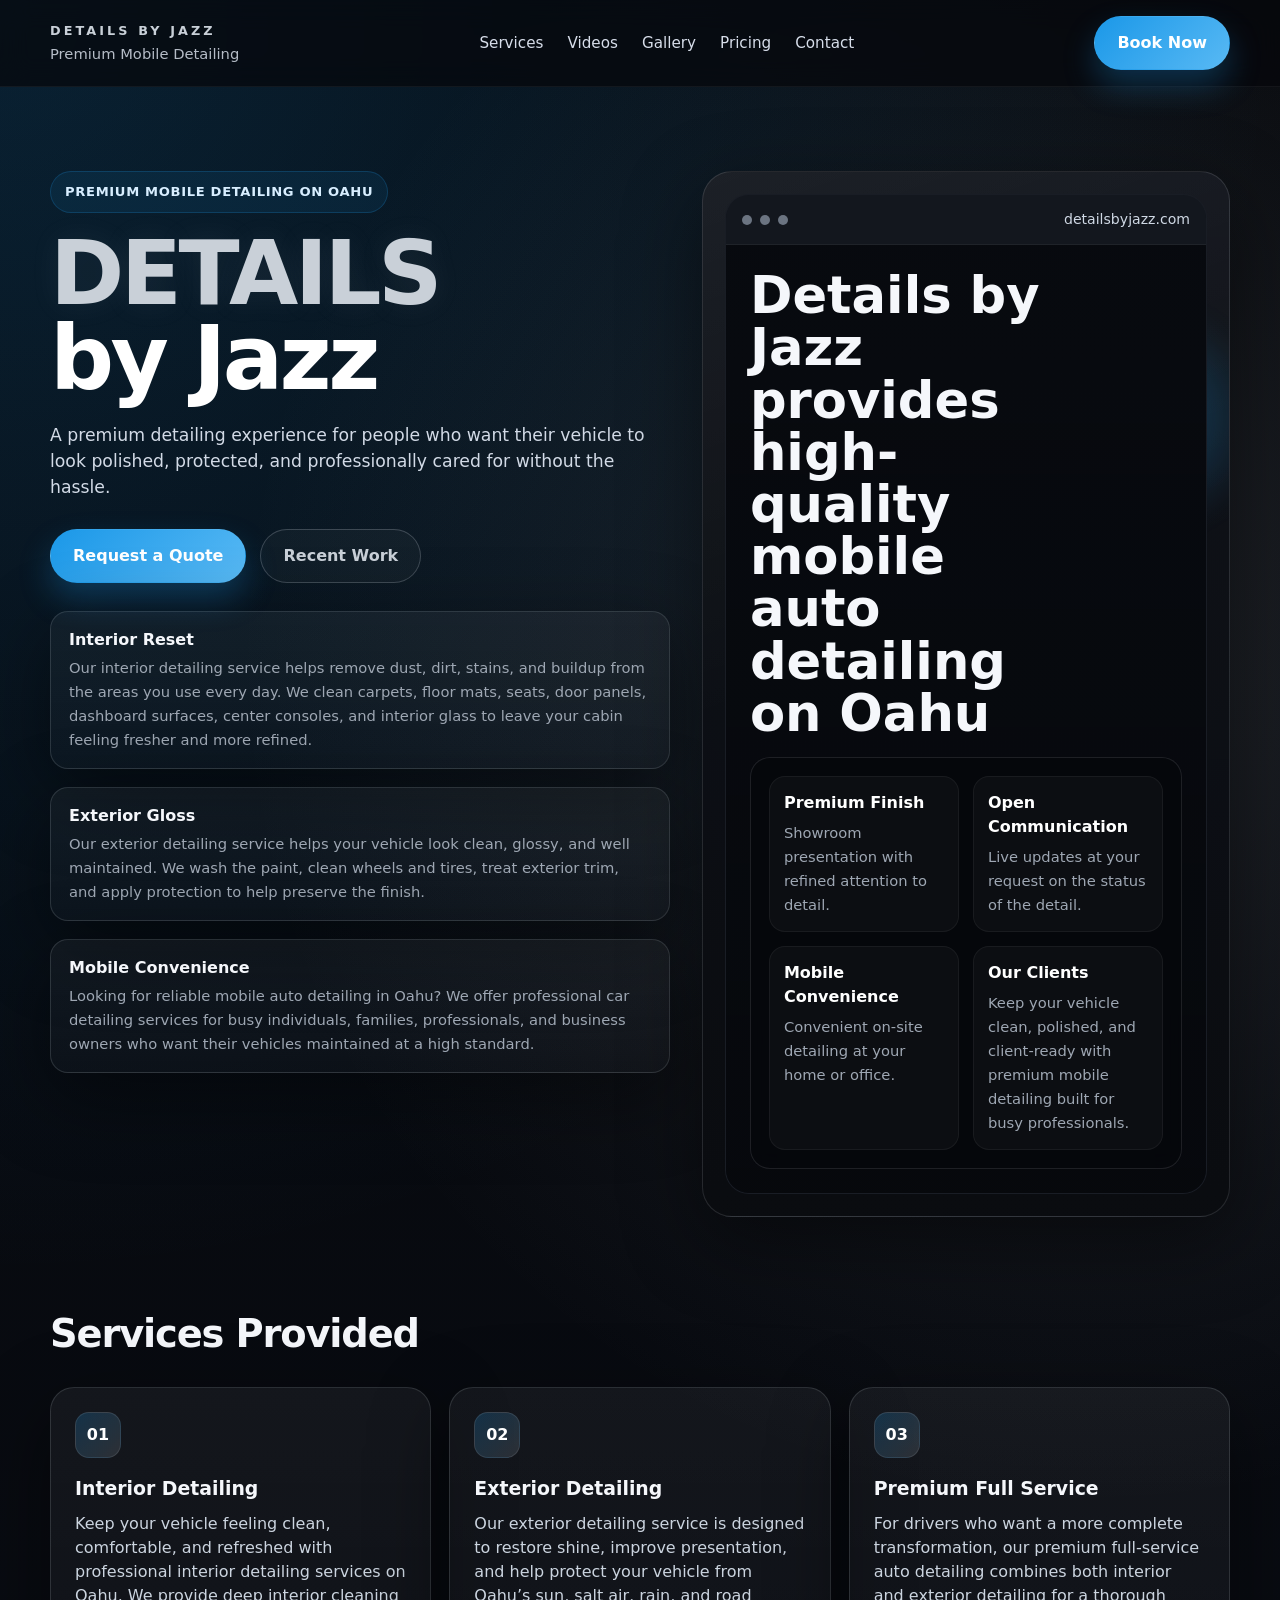
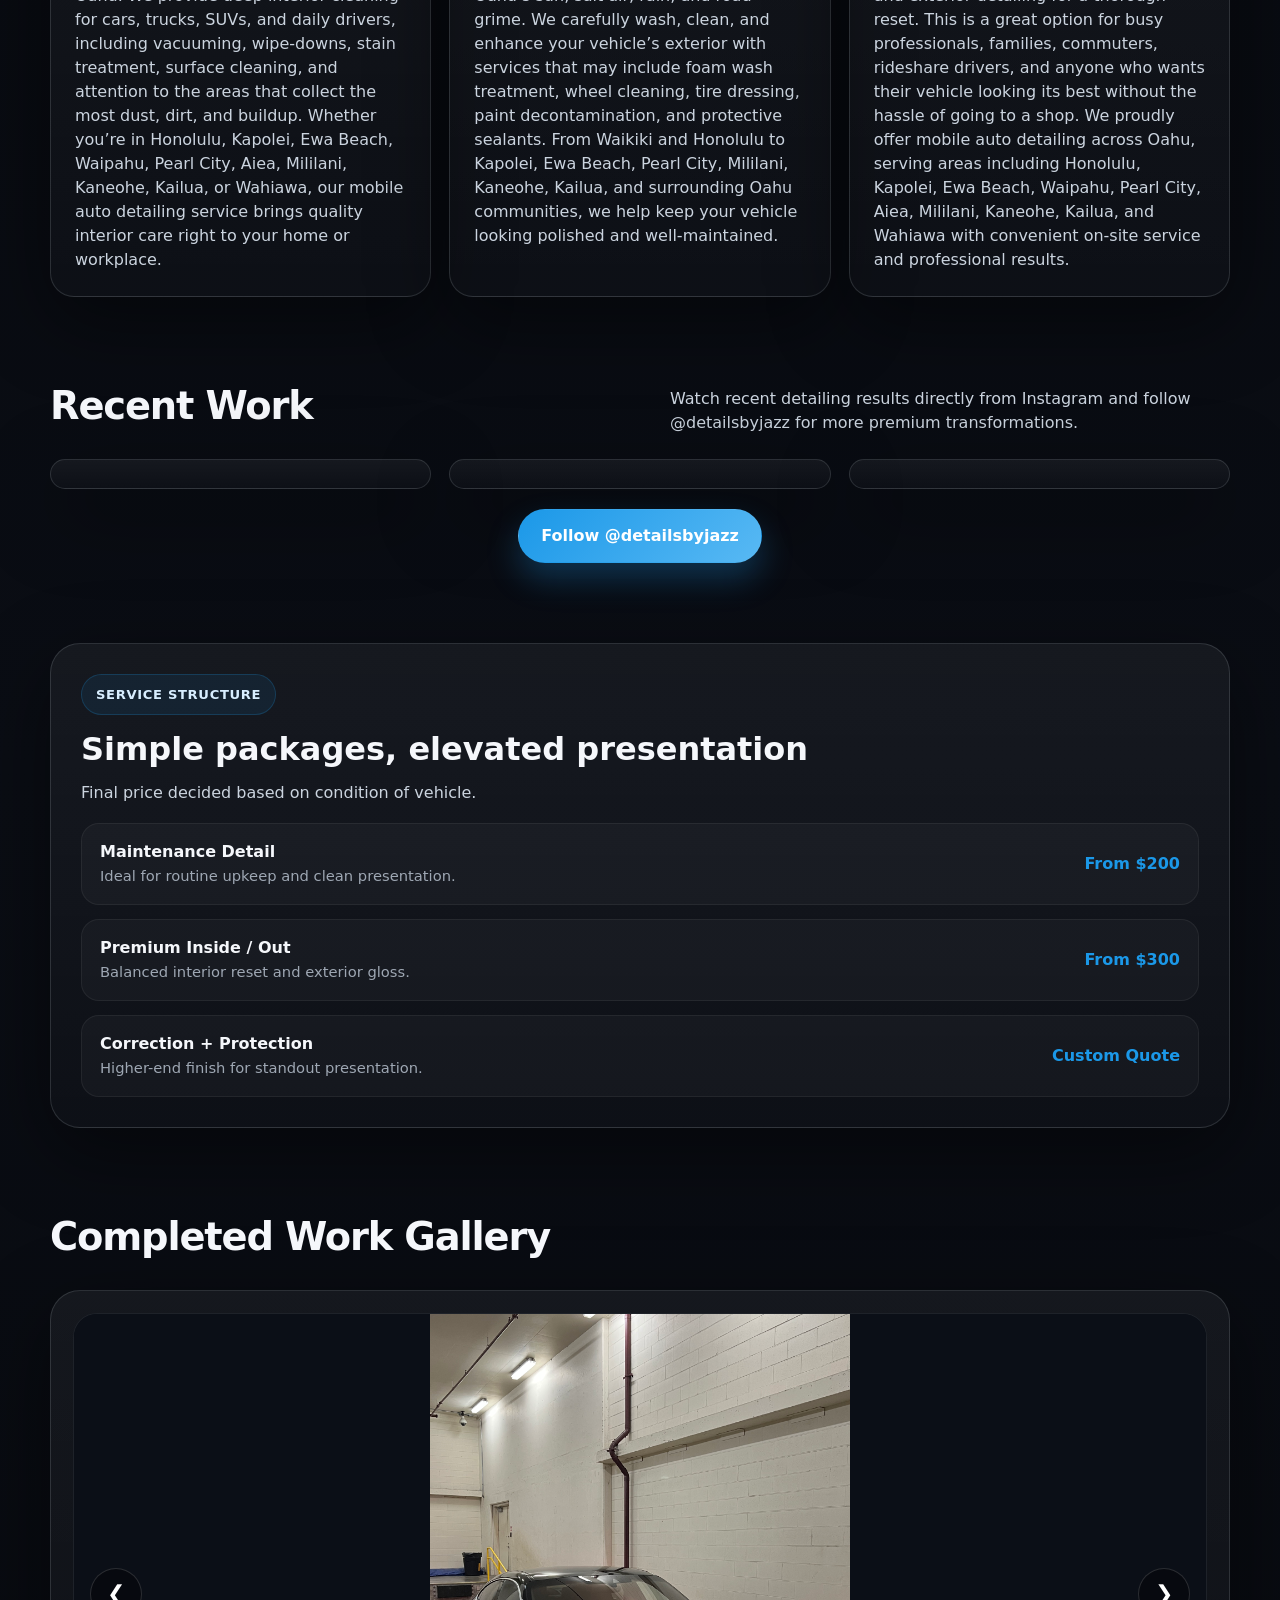
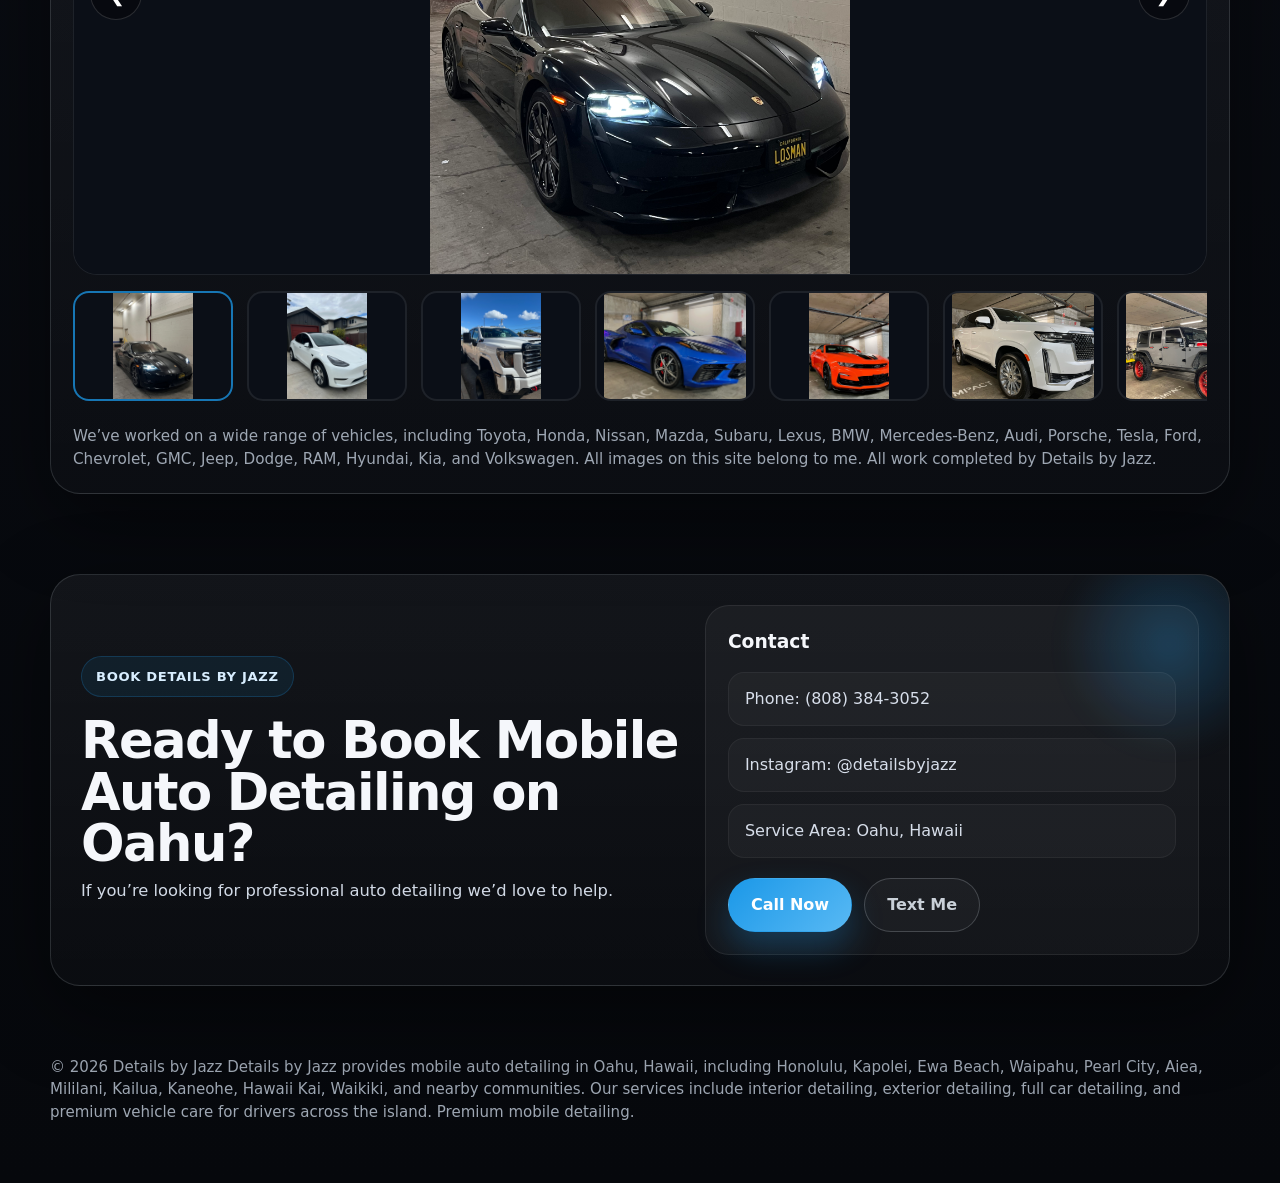
==== index.html @ 16eb9dde "Update index.html" ====
<!DOCTYPE html>
<html lang="en">
<head>
  <meta charset="UTF-8" />
  <meta name="viewport" content="width=device-width, initial-scale=1.0" />
  <title>Details by Jazz</title>
  <style>
    :root {
      --black: #06080c;
      --black-2: #0d1017;
      --silver: #c9d0d8;
      --silver-soft: #9ea7b3;
      --blue: #1b98e8;
      --blue-soft: rgba(27, 152, 232, 0.14);
      --white: #f5f7fb;
      --line: rgba(201, 208, 216, 0.16);
      --shadow: 0 24px 80px rgba(0, 0, 0, 0.45);
      --radius: 24px;
      --radius-sm: 16px;
      --max: 1180px;
    }

    * { box-sizing: border-box; }
    html { scroll-behavior: smooth; }
    body {
      margin: 0;
      font-family: Inter, ui-sans-serif, system-ui, -apple-system, BlinkMacSystemFont, "Segoe UI", sans-serif;
      background:
        radial-gradient(circle at top left, rgba(27,152,232,0.18), transparent 28%),
        radial-gradient(circle at 85% 15%, rgba(201,208,216,0.12), transparent 22%),
        linear-gradient(180deg, #05070b 0%, #0a0d14 54%, #06080c 100%);
      color: var(--white);
      line-height: 1.5;
    }

    a { color: inherit; text-decoration: none; }
    img { max-width: 100%; display: block; }

    .container {
      width: min(calc(100% - 32px), var(--max));
      margin: 0 auto;
    }

    .topbar {
      position: sticky;
      top: 0;
      z-index: 20;
      backdrop-filter: blur(14px);
      background: rgba(6, 8, 12, 0.72);
      border-bottom: 1px solid rgba(255,255,255,0.05);
    }

    .nav {
      display: flex;
      align-items: center;
      justify-content: space-between;
      padding: 16px 0;
      gap: 18px;
    }

    .brand {
      display: flex;
      flex-direction: column;
      gap: 3px;
    }

    .brand-top {
      letter-spacing: 0.24em;
      text-transform: uppercase;
      color: var(--silver);
      font-size: 0.8rem;
      font-weight: 800;
    }

    .brand-bottom {
      font-size: 0.92rem;
      color: #dce3ee;
      opacity: 0.82;
    }

    .nav-links {
      display: flex;
      align-items: center;
      gap: 24px;
      color: #d7deea;
      font-size: 0.95rem;
    }

    .nav-links a:hover { color: var(--blue); }

    .btn {
      display: inline-flex;
      align-items: center;
      justify-content: center;
      gap: 10px;
      padding: 14px 22px;
      border-radius: 999px;
      border: 1px solid transparent;
      font-weight: 700;
      transition: 180ms ease;
    }

    .btn-primary {
      background: linear-gradient(135deg, var(--blue) 0%, #58b9f4 100%);
      color: white;
      box-shadow: 0 16px 32px rgba(27, 152, 232, 0.28);
    }

    .btn-primary:hover { transform: translateY(-1px); }

    .btn-secondary {
      border-color: rgba(201,208,216,0.24);
      background: rgba(255,255,255,0.03);
      color: var(--silver);
    }

    .btn-secondary:hover {
      border-color: rgba(27,152,232,0.46);
      color: var(--white);
    }

    .hero {
      padding: 84px 0 48px;
    }

    .hero-grid {
      display: grid;
      grid-template-columns: 1.08fr 0.92fr;
      gap: 32px;
      align-items: start;
    }

    .eyebrow {
      display: inline-flex;
      align-items: center;
      gap: 10px;
      padding: 10px 14px;
      border-radius: 999px;
      border: 1px solid rgba(27,152,232,0.22);
      background: rgba(27,152,232,0.09);
      color: #d8eeff;
      font-size: 0.82rem;
      font-weight: 700;
      letter-spacing: 0.05em;
      text-transform: uppercase;
      margin-bottom: 18px;
    }

    .hero h1 {
      margin: 0;
      font-size: clamp(3rem, 7vw, 5.6rem);
      line-height: 0.95;
      letter-spacing: -0.04em;
    }

    .hero h1 .silver {
      display: block;
      color: var(--silver);
      text-shadow: 0 0 30px rgba(201,208,216,0.08);
    }

    .hero h1 .blue {
      display: block;
      color: white;
    }

    .hero p {
      max-width: 640px;
      font-size: 1.08rem;
      color: #d2dae6;
      margin: 22px 0 28px;
    }

    .hero-actions {
      display: flex;
      gap: 14px;
      flex-wrap: wrap;
      margin-bottom: 28px;
    }

    .hero-stats {
      display: flex;
      gap: 18px;
      flex-wrap: wrap;
    }

    .stat {
      min-width: 160px;
      padding: 16px 18px;
      border-radius: 18px;
      background: linear-gradient(180deg, rgba(255,255,255,0.045), rgba(255,255,255,0.02));
      border: 1px solid var(--line);
      box-shadow: var(--shadow);
    }

    .stat strong {
      display: block;
      color: var(--white);
      font-size: 1rem;
      margin-bottom: 4px;
    }

    .stat span {
      color: var(--silver-soft);
      font-size: 0.92rem;
    }

    .hero-card {
      position: relative;
      padding: 22px;
      border-radius: 30px;
      background:
        linear-gradient(160deg, rgba(255,255,255,0.08), rgba(255,255,255,0.02) 45%),
        linear-gradient(180deg, rgba(10,13,20,0.95), rgba(5,7,11,0.98));
      border: 1px solid rgba(201,208,216,0.14);
      box-shadow: var(--shadow);
      overflow: hidden;
      min-height: 530px;
    }

    .hero-card::before {
      content: "";
      position: absolute;
      inset: auto -10% 64% auto;
      width: 260px;
      height: 260px;
      background: radial-gradient(circle, rgba(27,152,232,0.35), transparent 62%);
      pointer-events: none;
      filter: blur(12px);
    }

    .mock-window {
      position: relative;
      z-index: 1;
      border-radius: 24px;
      overflow: hidden;
      border: 1px solid rgba(255,255,255,0.06);
      background: #0b0f17;
      height: 100%;
      display: grid;
      grid-template-rows: auto 1fr;
    }

    .mock-top {
      display: flex;
      align-items: center;
      justify-content: space-between;
      padding: 14px 16px;
      background: rgba(255,255,255,0.03);
      border-bottom: 1px solid rgba(255,255,255,0.05);
      color: #cfd8e4;
      font-size: 0.88rem;
    }

    .dots {
      display: flex;
      gap: 8px;
    }

    .dots span {
      width: 10px;
      height: 10px;
      border-radius: 50%;
      background: #6b7481;
    }

    .mock-body {
      padding: 24px;
      display: grid;
      gap: 18px;
      background:
        linear-gradient(180deg, rgba(6,8,12,0.72), rgba(6,8,12,0.94)),
        url('https://images.unsplash.com/photo-1503376780353-7e6692767b70?auto=format&fit=crop&w=1400&q=80') center/cover no-repeat;
    }

    .mock-chip {
      width: fit-content;
      padding: 8px 12px;
      border-radius: 999px;
      background: rgba(255,255,255,0.06);
      border: 1px solid rgba(255,255,255,0.08);
      color: var(--silver);
      font-size: 0.75rem;
      letter-spacing: 0.08em;
      text-transform: uppercase;
      font-weight: 700;
    }

    .mock-title {
      font-size: clamp(2rem, 4vw, 3.2rem);
      line-height: 1.02;
      max-width: 340px;
      margin: 0;
    }

    .mock-panel {
      align-self: end;
      padding: 18px;
      border-radius: 20px;
      background: rgba(6, 8, 12, 0.74);
      border: 1px solid rgba(201,208,216,0.12);
      backdrop-filter: blur(10px);
    }

    .mock-panel-grid {
      display: grid;
      grid-template-columns: 1fr 1fr;
      gap: 14px;
    }

    .mock-item {
      padding: 14px;
      border-radius: 16px;
      background: rgba(255,255,255,0.03);
      border: 1px solid rgba(255,255,255,0.05);
    }

    .mock-item strong {
      display: block;
      margin-bottom: 6px;
      color: white;
    }

    .mock-item span {
      color: var(--silver-soft);
      font-size: 0.92rem;
    }

    section {
      padding: 40px 0;
    }

    .section-head {
      display: flex;
      align-items: end;
      justify-content: space-between;
      gap: 18px;
      margin-bottom: 24px;
    }

    .section-head h2 {
      margin: 0;
      font-size: clamp(1.8rem, 3vw, 3rem);
      letter-spacing: -0.03em;
    }

    .section-head p {
      margin: 0;
      max-width: 560px;
      color: #cbd4df;
    }

    .cards {
      display: grid;
      grid-template-columns: repeat(3, 1fr);
      gap: 18px;
    }

    .card {
      padding: 24px;
      border-radius: var(--radius);
      background: linear-gradient(180deg, rgba(255,255,255,0.05), rgba(255,255,255,0.02));
      border: 1px solid var(--line);
      box-shadow: var(--shadow);
    }

    .card-icon {
      width: 46px;
      height: 46px;
      border-radius: 14px;
      display: grid;
      place-items: center;
      font-weight: 800;
      color: white;
      background: linear-gradient(135deg, rgba(27,152,232,0.22), rgba(201,208,216,0.14));
      border: 1px solid rgba(201,208,216,0.12);
      margin-bottom: 16px;
    }

    .card h3 {
      margin: 0 0 10px;
      font-size: 1.18rem;
    }

    .card p {
      margin: 0;
      color: #cbd4df;
    }

    .split {
      display: grid;
      grid-template-columns: 1fr 1fr;
      gap: 22px;
      align-items: stretch;
    }

    .showcase, .pricing, .cta {
      padding: 30px;
      border-radius: 30px;
      background: linear-gradient(180deg, rgba(255,255,255,0.05), rgba(255,255,255,0.02));
      border: 1px solid var(--line);
      box-shadow: var(--shadow);
    }

    .showcase-box h3, .pricing h3, .cta h3 { margin-top: 0; }

    .pricing-list {
      display: grid;
      gap: 14px;
      margin-top: 18px;
    }

    .price-row {
      display: flex;
      align-items: center;
      justify-content: space-between;
      gap: 16px;
      padding: 16px 18px;
      border-radius: 18px;
      background: rgba(255,255,255,0.03);
      border: 1px solid rgba(255,255,255,0.06);
    }

    .price-row strong { display: block; font-size: 1rem; }
    .price-row span { color: var(--silver-soft); font-size: 0.92rem; }
    .price-tag { color: var(--blue); font-weight: 800; white-space: nowrap; }

    .cta {
      display: grid;
      grid-template-columns: 1.1fr 0.9fr;
      gap: 20px;
      align-items: center;
      overflow: hidden;
      position: relative;
    }

    .cta::after {
      content: "";
      position: absolute;
      right: -60px;
      top: -50px;
      width: 240px;
      height: 240px;
      background: radial-gradient(circle, rgba(27,152,232,0.28), transparent 64%);
      filter: blur(10px);
      pointer-events: none;
    }

    .contact-box {
      padding: 22px;
      border-radius: 24px;
      background: rgba(255,255,255,0.04);
      border: 1px solid rgba(255,255,255,0.08);
      position: relative;
      z-index: 1;
    }

    .contact-list {
      display: grid;
      gap: 12px;
      margin-top: 16px;
    }

    .contact-item {
      padding: 14px 16px;
      border-radius: 16px;
      background: rgba(255,255,255,0.03);
      border: 1px solid rgba(255,255,255,0.05);
      color: #d7deea;
    }

    .slideshow-thumbs::-webkit-scrollbar {
      height: 10px;
    }

    .slideshow-thumbs::-webkit-scrollbar-track {
      background: rgba(255,255,255,0.04);
      border-radius: 999px;
    }

    .slideshow-thumbs::-webkit-scrollbar-thumb {
      background: rgba(27,152,232,0.45);
      border-radius: 999px;
    }

    footer {
      padding: 30px 0 60px;
      color: #9ea7b3;
      font-size: 0.94rem;
    }

    @media (max-width: 960px) {
      .hero-grid,
      .split,
      .cta,
      .cards {
        grid-template-columns: 1fr;
      }

      .hero-card { min-height: 460px; }
      .section-head { align-items: start; flex-direction: column; }
      .nav-links { display: none; }
    }

    @media (max-width: 640px) {
      .hero { padding-top: 56px; }
      .hero h1 { line-height: 1; }
      .stat { min-width: 100%; }
      .mock-panel-grid { grid-template-columns: 1fr; }
      .showcase, .pricing, .cta, .hero-card { padding: 20px; border-radius: 24px; }
      .btn { width: 100%; }
      .hero-actions { flex-direction: column; }
    }
  </style>
</head>
<body>
  <header class="topbar">
    <div class="container nav">
      <a href="#top" class="brand">
        <span class="brand-top">Details by Jazz</span>
        <span class="brand-bottom">Premium Mobile Detailing</span>
      </a>
      <nav class="nav-links">
        <a href="#services">Services</a>
        <a href="#videos">Videos</a>
        <a href="#slideshow">Gallery</a>
        <a href="#pricing">Pricing</a>
        <a href="#contact">Contact</a>
      </nav>
      <a class="btn btn-primary" href="#contact">Book Now</a>
    </div>
  </header>

  <main id="top">
    <section class="hero">
      <div class="container hero-grid">
        <div>
          <div class="eyebrow">Premium Mobile Detailing on Oahu</div>
          <h1>
            <span class="silver">DETAILS</span>
            <span class="blue">by Jazz</span>
          </h1>
          <p>
            A premium detailing experience for people who want their vehicle to look polished, protected, and professionally cared for without the hassle.
          </p>
          <div class="hero-actions">
            <a class="btn btn-primary" href="#contact">Request a Quote</a>
            <a class="btn btn-secondary" href="#videos">Recent Work</a>
          </div>
          <div class="hero-stats">
            <div class="stat">
              <strong>Interior Reset</strong>
              <span>Our interior detailing service helps remove dust, dirt, stains, and buildup from the areas you use every day. We clean carpets, floor mats, seats, door panels, dashboard surfaces, center consoles, and interior glass to leave your cabin feeling fresher and more refined.</span>
            </div>
            <div class="stat">
              <strong>Exterior Gloss</strong>
              <span>Our exterior detailing service helps your vehicle look clean, glossy, and well maintained. We wash the paint, clean wheels and tires, treat exterior trim, and apply protection to help preserve the finish.</span>
            </div>
            <div class="stat">
              <strong>Mobile Convenience</strong>
              <span>Looking for reliable mobile auto detailing in Oahu? We offer professional car detailing services for busy individuals, families, professionals, and business owners who want their vehicles maintained at a high standard.</span>
            </div>
          </div>
        </div>

        <div class="hero-card">
          <div class="mock-window">
            <div class="mock-top">
              <div class="dots"><span></span><span></span><span></span></div>
              <div>detailsbyjazz.com</div>
            </div>
            <div class="mock-body">
            
              <h3 class="mock-title">Details by Jazz provides high-quality mobile auto detailing on Oahu</h3>
              <div class="mock-panel">
                <div class="mock-panel-grid">
                  <div class="mock-item">
                    <strong>Premium Finish</strong>
                    <span>Showroom presentation with refined attention to detail.</span>
                  </div>
                  <div class="mock-item">
                    <strong>Open Communication</strong>
                    <span>Live updates at your request on the status of the detail.</span>
                  </div>
                  <div class="mock-item">
                    <strong>Mobile Convenience</strong>
                    <span>Convenient on-site detailing at your home or office.</span>
                  </div>
                  <div class="mock-item">
                    <strong>Our Clients</strong>
                    <span>Keep your vehicle clean, polished, and client-ready with premium mobile detailing built for busy professionals.</span>
                  </div>
                </div>
              </div>
            </div>
          </div>
        </div>
      </div>
    </section>

    <section id="services">
      <div class="container">
        <div class="section-head">
          <div>
            <h2>Services Provided</h2>
          </div>
          <p></p>
        </div>
        <div class="cards">
          <article class="card">
            <div class="card-icon">01</div>
            <h3>Interior Detailing</h3>
            <p>Keep your vehicle feeling clean, comfortable, and refreshed with professional interior detailing services on Oahu. We provide deep interior cleaning for cars, trucks, SUVs, and daily drivers, including vacuuming, wipe-downs, stain treatment, surface cleaning, and attention to the areas that collect the most dust, dirt, and buildup. Whether you’re in Honolulu, Kapolei, Ewa Beach, Waipahu, Pearl City, Aiea, Mililani, Kaneohe, Kailua, or Wahiawa, our mobile auto detailing service brings quality interior care right to your home or workplace.</p>
          </article>
          <article class="card">
            <div class="card-icon">02</div>
            <h3>Exterior Detailing</h3>
            <p>Our exterior detailing service is designed to restore shine, improve presentation, and help protect your vehicle from Oahu’s sun, salt air, rain, and road grime. We carefully wash, clean, and enhance your vehicle’s exterior with services that may include foam wash treatment, wheel cleaning, tire dressing, paint decontamination, and protective sealants. From Waikiki and Honolulu to Kapolei, Ewa Beach, Pearl City, Mililani, Kaneohe, Kailua, and surrounding Oahu communities, we help keep your vehicle looking polished and well-maintained.</p>
          </article>
          <article class="card">
            <div class="card-icon">03</div>
            <h3>Premium Full Service</h3>
            <p>For drivers who want a more complete transformation, our premium full-service auto detailing combines both interior and exterior detailing for a thorough reset. This is a great option for busy professionals, families, commuters, rideshare drivers, and anyone who wants their vehicle looking its best without the hassle of going to a shop. We proudly offer mobile auto detailing across Oahu, serving areas including Honolulu, Kapolei, Ewa Beach, Waipahu, Pearl City, Aiea, Mililani, Kaneohe, Kailua, and Wahiawa with convenient on-site service and professional results.</p>
          </article>
        </div>
      </div>
    </section>

    <section id="videos">
      <div class="container">
        <div class="section-head">
          <div>
            <h2>Recent Work</h2>
          </div>
          <p>
            Watch recent detailing results directly from Instagram and follow @detailsbyjazz for more premium transformations.
          </p>
        </div>
        <div class="cards" style="align-items: start;">
          <article class="card" style="padding: 14px; overflow: hidden;">
            <blockquote class="instagram-media" data-instgrm-captioned data-instgrm-permalink="https://www.instagram.com/reel/DWvayIHABR4/?utm_source=ig_embed&amp;utm_campaign=loading" data-instgrm-version="14" style="background:#FFF; border:0; border-radius:18px; box-shadow:0 0 1px 0 rgba(0,0,0,0.35),0 8px 24px 0 rgba(0,0,0,0.12); margin:0 auto; max-width:540px; min-width:280px; padding:0; width:100%;"></blockquote>
          </article>
          <article class="card" style="padding: 14px; overflow: hidden;">
            <blockquote class="instagram-media" data-instgrm-captioned data-instgrm-permalink="https://www.instagram.com/reel/DWpyyy9gGHS/?utm_source=ig_embed&amp;utm_campaign=loading" data-instgrm-version="14" style="background:#FFF; border:0; border-radius:18px; box-shadow:0 0 1px 0 rgba(0,0,0,0.35),0 8px 24px 0 rgba(0,0,0,0.12); margin:0 auto; max-width:540px; min-width:280px; padding:0; width:100%;"></blockquote>
          </article>
          <article class="card" style="padding: 14px; overflow: hidden;">
            <blockquote class="instagram-media" data-instgrm-captioned data-instgrm-permalink="https://www.instagram.com/reel/DVPABImkmP_/?utm_source=ig_embed&amp;utm_campaign=loading" data-instgrm-version="14" style="background:#FFF; border:0; border-radius:18px; box-shadow:0 0 1px 0 rgba(0,0,0,0.35),0 8px 24px 0 rgba(0,0,0,0.12); margin:0 auto; max-width:540px; min-width:280px; padding:0; width:100%;"></blockquote>
          </article>
        </div>
        <div style="margin-top: 20px; display: flex; justify-content: center;">
          <a class="btn btn-primary" href="https://www.instagram.com/detailsbyjazz/" target="_blank" rel="noopener noreferrer">Follow @detailsbyjazz</a>
        </div>
      </div>
    </section>

    <section id="experience">
      <div class="container">
        <div class="pricing" id="pricing">
          <div class="eyebrow" style="margin-bottom:10px;">Service Structure</div>
          <h3 style="font-size:2rem; margin-bottom:8px;">Simple packages, elevated presentation</h3>
          <p style="color:#cbd4df; margin-top:0;">Final price decided based on condition of vehicle.</p>
          <div class="pricing-list">
            <div class="price-row">
              <div>
                <strong>Maintenance Detail</strong>
                <span>Ideal for routine upkeep and clean presentation.</span>
              </div>
              <div class="price-tag">From $200</div>
            </div>
            <div class="price-row">
              <div>
                <strong>Premium Inside / Out</strong>
                <span>Balanced interior reset and exterior gloss.</span>
              </div>
              <div class="price-tag">From $300</div>
            </div>
            <div class="price-row">
              <div>
                <strong>Correction + Protection</strong>
                <span>Higher-end finish for standout presentation.</span>
              </div>
              <div class="price-tag">Custom Quote</div>
            </div>
          </div>
        </div>
      </div>
    </section>

    <section id="slideshow">
      <div class="container">
        <div class="section-head">
          <div>
            <h2>Completed Work Gallery</h2>
          </div>
          <p></p>
        </div>

        <div class="showcase" style="background: linear-gradient(180deg, rgba(255,255,255,0.05), rgba(255,255,255,0.02)); min-height: unset; display: block; padding: 22px;">
          <div style="position: relative; border-radius: 24px; overflow: hidden; border: 1px solid rgba(255,255,255,0.08); background: #0b0f17;">
            <img id="slideshow-image" src="" alt="Completed detailing work" style="width: 100%; height: 560px; object-fit: contain; object-position: center; display: block; background: #0b0f17;" />
            <button type="button" onclick="changeSlide(-1)" style="position: absolute; left: 16px; top: 50%; transform: translateY(-50%); width: 52px; height: 52px; border-radius: 999px; border: 1px solid rgba(255,255,255,0.14); background: rgba(6,8,12,0.68); color: white; font-size: 1.4rem; cursor: pointer;">&#10094;</button>
            <button type="button" onclick="changeSlide(1)" style="position: absolute; right: 16px; top: 50%; transform: translateY(-50%); width: 52px; height: 52px; border-radius: 999px; border: 1px solid rgba(255,255,255,0.14); background: rgba(6,8,12,0.68); color: white; font-size: 1.4rem; cursor: pointer;">&#10095;</button>
          </div>

          <div
            id="slideshow-thumbs"
            class="slideshow-thumbs"
            style="
              display: flex;
              gap: 14px;
              margin-top: 16px;
              overflow-x: auto;
              padding-bottom: 8px;
              scroll-behavior: smooth;
            ">
          </div>

          <div style="margin-top: 16px; color: #9ea7b3; font-size: 0.95rem;">
            We’ve worked on a wide range of vehicles, including Toyota, Honda, Nissan, Mazda, Subaru, Lexus, BMW, Mercedes-Benz, Audi, Porsche, Tesla, Ford, Chevrolet, GMC, Jeep, Dodge, RAM, Hyundai, Kia, and Volkswagen. All images on this site belong to me. All work completed by Details by Jazz.
          </div>
        </div>
      </div>
    </section>

    <section id="contact">
      <div class="container">
        <div class="cta">
          <div>
            <div class="eyebrow">Book Details by Jazz</div>
            <h3 style="font-size: clamp(2rem, 4vw, 3.5rem); margin: 0 0 10px; line-height: 1; letter-spacing: -0.03em;">
              Ready to Book Mobile Auto Detailing on Oahu?
            </h3>
            <p style="max-width: 620px; color: #d1d9e5; font-size: 1.02rem; margin: 0;">
              If you’re looking for professional auto detailing we’d love to help.
            </p>
          </div>
          <div class="contact-box">
            <h3 style="margin-bottom:0;">Contact</h3>
            <div class="contact-list">
              <div class="contact-item">Phone: (808) 384-3052</div>
              <div class="contact-item">Instagram: @detailsbyjazz</div>
              <div class="contact-item">Service Area: Oahu, Hawaii</div>

              <div style="display: flex; gap: 12px; flex-wrap: wrap; margin-top: 8px;">
                <a class="btn btn-primary" href="tel:18083843052">Call Now</a>
                <a class="btn btn-secondary" href="sms:18083843052">Text Me</a>
              </div>
            </div>
          </div>
        </div>
      </div>
    </section>
  </main>

  <footer>
    <div class="container">
      © 2026 Details by Jazz Details by Jazz provides mobile auto detailing in Oahu, Hawaii, including Honolulu, Kapolei, Ewa Beach, Waipahu, Pearl City, Aiea, Mililani, Kailua, Kaneohe, Hawaii Kai, Waikiki, and nearby communities. Our services include interior detailing, exterior detailing, full car detailing, and premium vehicle care for drivers across the island. Premium mobile detailing.
    </div>
  </footer>

  <script async src="https://www.instagram.com/embed.js"></script>

  <script>
    const slideshowImages = [
      { src: 'images/porsche.jpeg', alt: 'Porsche Panamera' },
      { src: 'images/IMG_4458.JPEG', alt: 'Completed work 2' },
      { src: 'images/IMG_4506.jpeg', alt: 'Completed work 3' },
      { src: 'images/slideshow4.jpg', alt: 'Completed work 4' },
      { src: 'images/slideshow5.JPEG', alt: 'Completed work 5' },
      { src: 'images/slideshow6.JPEG', alt: 'Completed work 6' },
      { src: 'images/slideshow7.JPEG', alt: 'Completed work 7' },
      { src: 'images/slideshow8.JPEG', alt: 'Completed work 8' },
      { src: 'images/slideshow9.JPEG', alt: 'Completed work 9' },
      { src: 'images/slideshow10.JPEG', alt: 'Completed work 10' },
      { src: 'images/slideshow11.JPEG', alt: 'Completed work 11' },
      { src: 'images/slideshow12.JPEG', alt: 'Completed work 12' },
      { src: 'images/slideshow13.JPEG', alt: 'Completed work 13' },
      { src: 'images/slideshow14.JPEG', alt: 'Completed work 14' },
      { src: 'images/slideshow15.JPEG', alt: 'Completed work 15' },
      { src: 'images/slideshow16.JPEG', alt: 'Completed work 16' },
      { src: 'images/slideshow17.JPEG', alt: 'Completed work 17' },
      { src: 'images/slideshow18.JPEG', alt: 'Completed work 18' },
      { src: 'images/slideshow19.JPEG', alt: 'Completed work 19' }
    ];

    let currentSlide = 0;

    function renderThumbnails() {
      const thumbsContainer = document.getElementById('slideshow-thumbs');
      if (!thumbsContainer) return;

      thumbsContainer.innerHTML = slideshowImages.map((image, index) => `
        <img
          src="${image.src}"
          alt="${image.alt}"
          onclick="setSlide(${index})"
          style="
            flex: 0 0 auto;
            width: 160px;
            height: 110px;
            object-fit: contain;
            object-position: center;
            border-radius: 16px;
            cursor: pointer;
            border: 2px solid ${index === currentSlide ? 'rgba(27,152,232,0.75)' : 'rgba(255,255,255,0.08)'};
            background: #0b0f17;
          "
        />
      `).join('');
    }

    function updateSlide() {
      const mainImage = document.getElementById('slideshow-image');
      if (!mainImage || slideshowImages.length === 0) return;

      mainImage.src = slideshowImages[currentSlide].src;
      mainImage.alt = slideshowImages[currentSlide].alt;
      renderThumbnails();
    }

    function changeSlide(direction) {
      currentSlide = (currentSlide + direction + slideshowImages.length) % slideshowImages.length;
      updateSlide();
    }

    function setSlide(index) {
      currentSlide = index;
      updateSlide();
    }

    updateSlide();
  </script>
</body>
</html>
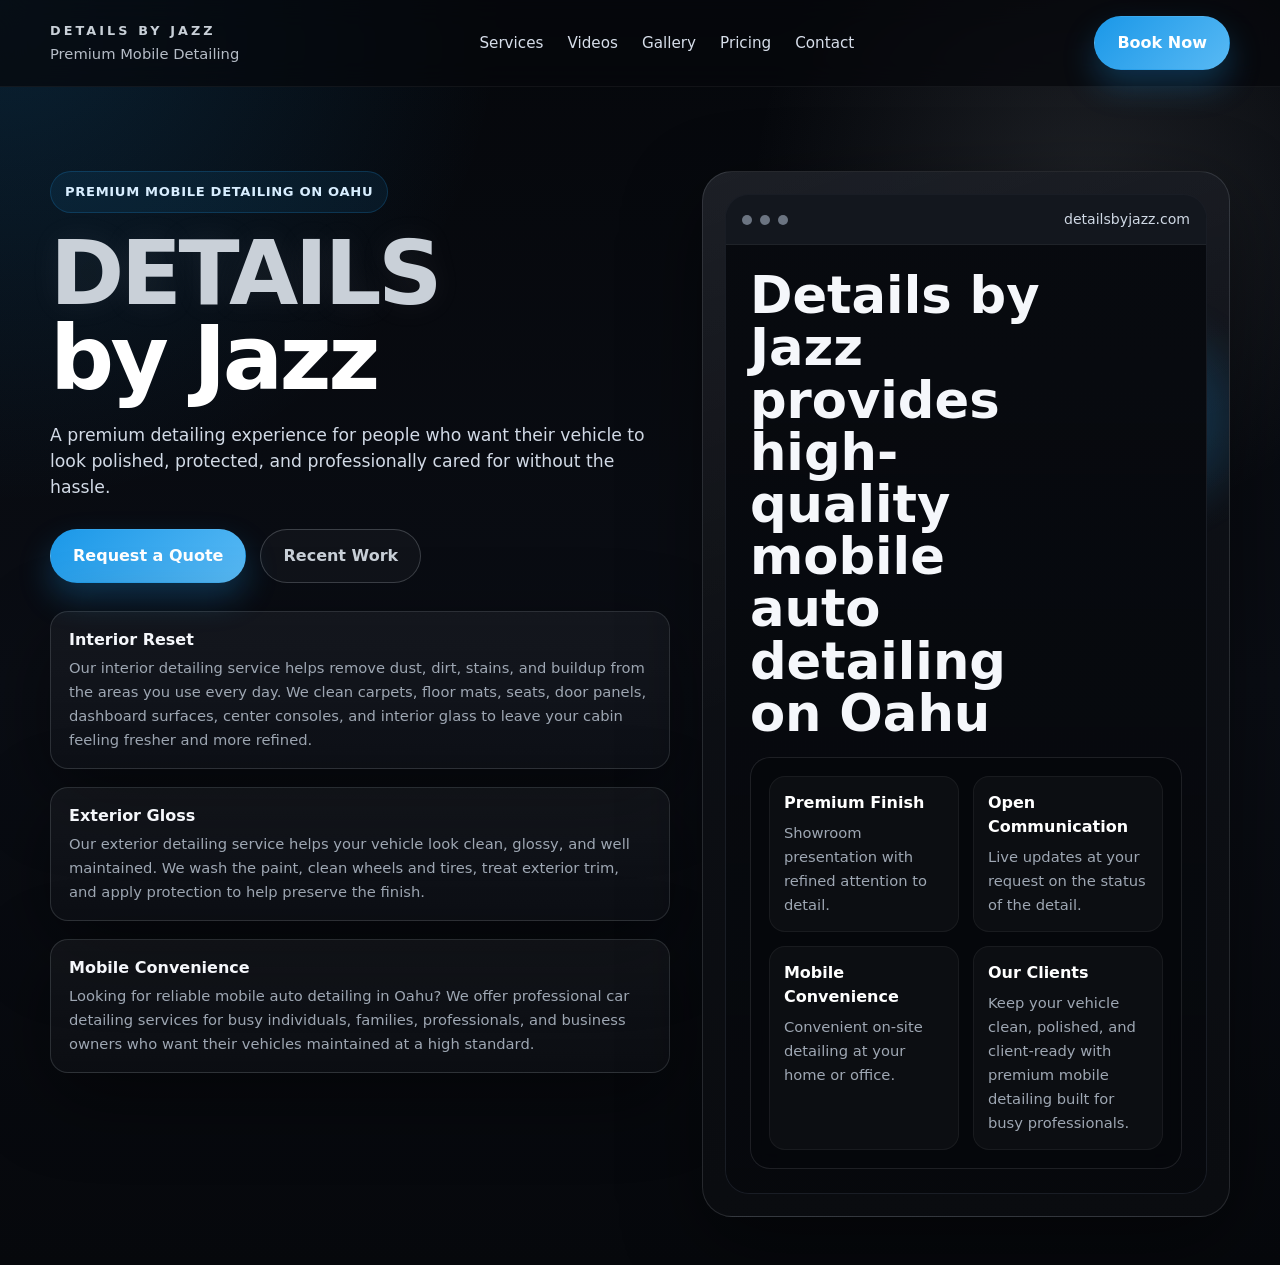
==== commit dd508849: "Update index.html" ====
--- a/index.html
+++ b/index.html
@@ -273,19 +273,6 @@
         url('https://images.unsplash.com/photo-1503376780353-7e6692767b70?auto=format&fit=crop&w=1400&q=80') center/cover no-repeat;
     }
 
-    .mock-chip {
-      width: fit-content;
-      padding: 8px 12px;
-      border-radius: 999px;
-      background: rgba(255,255,255,0.06);
-      border: 1px solid rgba(255,255,255,0.08);
-      color: var(--silver);
-      font-size: 0.75rem;
-      letter-spacing: 0.08em;
-      text-transform: uppercase;
-      font-weight: 700;
-    }
-
     .mock-title {
       font-size: clamp(2rem, 4vw, 3.2rem);
       line-height: 1.02;
@@ -497,9 +484,38 @@
         grid-template-columns: 1fr;
       }
 
+      .nav {
+        flex-direction: column;
+        align-items: center;
+        gap: 12px;
+        padding: 14px 0;
+      }
+
+      .brand {
+        align-items: center;
+        text-align: center;
+      }
+
+      .nav-links {
+        display: flex;
+        flex-wrap: wrap;
+        justify-content: center;
+        gap: 10px 16px;
+        font-size: 0.85rem;
+        width: 100%;
+      }
+
+      .nav-links a {
+        padding: 6px 0;
+      }
+
+      .topbar .btn {
+        width: auto;
+        padding: 12px 18px;
+      }
+
       .hero-card { min-height: 460px; }
       .section-head { align-items: start; flex-direction: column; }
-      .nav-links { display: none; }
     }
 
     @media (max-width: 640px) {
@@ -510,6 +526,16 @@
       .showcase, .pricing, .cta, .hero-card { padding: 20px; border-radius: 24px; }
       .btn { width: 100%; }
       .hero-actions { flex-direction: column; }
+
+      .nav-links {
+        gap: 8px 12px;
+        font-size: 0.8rem;
+      }
+
+      .topbar .btn {
+        width: 100%;
+        max-width: 220px;
+      }
     }
   </style>
 </head>
@@ -570,7 +596,6 @@
               <div>detailsbyjazz.com</div>
             </div>
             <div class="mock-body">
-            
               <h3 class="mock-title">Details by Jazz provides high-quality mobile auto detailing on Oahu</h3>
               <div class="mock-panel">
                 <div class="mock-panel-grid">
@@ -597,238 +622,6 @@
         </div>
       </div>
     </section>
-
-    <section id="services">
-      <div class="container">
-        <div class="section-head">
-          <div>
-            <h2>Services Provided</h2>
-          </div>
-          <p></p>
-        </div>
-        <div class="cards">
-          <article class="card">
-            <div class="card-icon">01</div>
-            <h3>Interior Detailing</h3>
-            <p>Keep your vehicle feeling clean, comfortable, and refreshed with professional interior detailing services on Oahu. We provide deep interior cleaning for cars, trucks, SUVs, and daily drivers, including vacuuming, wipe-downs, stain treatment, surface cleaning, and attention to the areas that collect the most dust, dirt, and buildup. Whether you’re in Honolulu, Kapolei, Ewa Beach, Waipahu, Pearl City, Aiea, Mililani, Kaneohe, Kailua, or Wahiawa, our mobile auto detailing service brings quality interior care right to your home or workplace.</p>
-          </article>
-          <article class="card">
-            <div class="card-icon">02</div>
-            <h3>Exterior Detailing</h3>
-            <p>Our exterior detailing service is designed to restore shine, improve presentation, and help protect your vehicle from Oahu’s sun, salt air, rain, and road grime. We carefully wash, clean, and enhance your vehicle’s exterior with services that may include foam wash treatment, wheel cleaning, tire dressing, paint decontamination, and protective sealants. From Waikiki and Honolulu to Kapolei, Ewa Beach, Pearl City, Mililani, Kaneohe, Kailua, and surrounding Oahu communities, we help keep your vehicle looking polished and well-maintained.</p>
-          </article>
-          <article class="card">
-            <div class="card-icon">03</div>
-            <h3>Premium Full Service</h3>
-            <p>For drivers who want a more complete transformation, our premium full-service auto detailing combines both interior and exterior detailing for a thorough reset. This is a great option for busy professionals, families, commuters, rideshare drivers, and anyone who wants their vehicle looking its best without the hassle of going to a shop. We proudly offer mobile auto detailing across Oahu, serving areas including Honolulu, Kapolei, Ewa Beach, Waipahu, Pearl City, Aiea, Mililani, Kaneohe, Kailua, and Wahiawa with convenient on-site service and professional results.</p>
-          </article>
-        </div>
-      </div>
-    </section>
-
-    <section id="videos">
-      <div class="container">
-        <div class="section-head">
-          <div>
-            <h2>Recent Work</h2>
-          </div>
-          <p>
-            Watch recent detailing results directly from Instagram and follow @detailsbyjazz for more premium transformations.
-          </p>
-        </div>
-        <div class="cards" style="align-items: start;">
-          <article class="card" style="padding: 14px; overflow: hidden;">
-            <blockquote class="instagram-media" data-instgrm-captioned data-instgrm-permalink="https://www.instagram.com/reel/DWvayIHABR4/?utm_source=ig_embed&amp;utm_campaign=loading" data-instgrm-version="14" style="background:#FFF; border:0; border-radius:18px; box-shadow:0 0 1px 0 rgba(0,0,0,0.35),0 8px 24px 0 rgba(0,0,0,0.12); margin:0 auto; max-width:540px; min-width:280px; padding:0; width:100%;"></blockquote>
-          </article>
-          <article class="card" style="padding: 14px; overflow: hidden;">
-            <blockquote class="instagram-media" data-instgrm-captioned data-instgrm-permalink="https://www.instagram.com/reel/DWpyyy9gGHS/?utm_source=ig_embed&amp;utm_campaign=loading" data-instgrm-version="14" style="background:#FFF; border:0; border-radius:18px; box-shadow:0 0 1px 0 rgba(0,0,0,0.35),0 8px 24px 0 rgba(0,0,0,0.12); margin:0 auto; max-width:540px; min-width:280px; padding:0; width:100%;"></blockquote>
-          </article>
-          <article class="card" style="padding: 14px; overflow: hidden;">
-            <blockquote class="instagram-media" data-instgrm-captioned data-instgrm-permalink="https://www.instagram.com/reel/DVPABImkmP_/?utm_source=ig_embed&amp;utm_campaign=loading" data-instgrm-version="14" style="background:#FFF; border:0; border-radius:18px; box-shadow:0 0 1px 0 rgba(0,0,0,0.35),0 8px 24px 0 rgba(0,0,0,0.12); margin:0 auto; max-width:540px; min-width:280px; padding:0; width:100%;"></blockquote>
-          </article>
-        </div>
-        <div style="margin-top: 20px; display: flex; justify-content: center;">
-          <a class="btn btn-primary" href="https://www.instagram.com/detailsbyjazz/" target="_blank" rel="noopener noreferrer">Follow @detailsbyjazz</a>
-        </div>
-      </div>
-    </section>
-
-    <section id="experience">
-      <div class="container">
-        <div class="pricing" id="pricing">
-          <div class="eyebrow" style="margin-bottom:10px;">Service Structure</div>
-          <h3 style="font-size:2rem; margin-bottom:8px;">Simple packages, elevated presentation</h3>
-          <p style="color:#cbd4df; margin-top:0;">Final price decided based on condition of vehicle.</p>
-          <div class="pricing-list">
-            <div class="price-row">
-              <div>
-                <strong>Maintenance Detail</strong>
-                <span>Ideal for routine upkeep and clean presentation.</span>
-              </div>
-              <div class="price-tag">From $200</div>
-            </div>
-            <div class="price-row">
-              <div>
-                <strong>Premium Inside / Out</strong>
-                <span>Balanced interior reset and exterior gloss.</span>
-              </div>
-              <div class="price-tag">From $300</div>
-            </div>
-            <div class="price-row">
-              <div>
-                <strong>Correction + Protection</strong>
-                <span>Higher-end finish for standout presentation.</span>
-              </div>
-              <div class="price-tag">Custom Quote</div>
-            </div>
-          </div>
-        </div>
-      </div>
-    </section>
-
-    <section id="slideshow">
-      <div class="container">
-        <div class="section-head">
-          <div>
-            <h2>Completed Work Gallery</h2>
-          </div>
-          <p></p>
-        </div>
-
-        <div class="showcase" style="background: linear-gradient(180deg, rgba(255,255,255,0.05), rgba(255,255,255,0.02)); min-height: unset; display: block; padding: 22px;">
-          <div style="position: relative; border-radius: 24px; overflow: hidden; border: 1px solid rgba(255,255,255,0.08); background: #0b0f17;">
-            <img id="slideshow-image" src="" alt="Completed detailing work" style="width: 100%; height: 560px; object-fit: contain; object-position: center; display: block; background: #0b0f17;" />
-            <button type="button" onclick="changeSlide(-1)" style="position: absolute; left: 16px; top: 50%; transform: translateY(-50%); width: 52px; height: 52px; border-radius: 999px; border: 1px solid rgba(255,255,255,0.14); background: rgba(6,8,12,0.68); color: white; font-size: 1.4rem; cursor: pointer;">&#10094;</button>
-            <button type="button" onclick="changeSlide(1)" style="position: absolute; right: 16px; top: 50%; transform: translateY(-50%); width: 52px; height: 52px; border-radius: 999px; border: 1px solid rgba(255,255,255,0.14); background: rgba(6,8,12,0.68); color: white; font-size: 1.4rem; cursor: pointer;">&#10095;</button>
-          </div>
-
-          <div
-            id="slideshow-thumbs"
-            class="slideshow-thumbs"
-            style="
-              display: flex;
-              gap: 14px;
-              margin-top: 16px;
-              overflow-x: auto;
-              padding-bottom: 8px;
-              scroll-behavior: smooth;
-            ">
-          </div>
-
-          <div style="margin-top: 16px; color: #9ea7b3; font-size: 0.95rem;">
-            We’ve worked on a wide range of vehicles, including Toyota, Honda, Nissan, Mazda, Subaru, Lexus, BMW, Mercedes-Benz, Audi, Porsche, Tesla, Ford, Chevrolet, GMC, Jeep, Dodge, RAM, Hyundai, Kia, and Volkswagen. All images on this site belong to me. All work completed by Details by Jazz.
-          </div>
-        </div>
-      </div>
-    </section>
-
-    <section id="contact">
-      <div class="container">
-        <div class="cta">
-          <div>
-            <div class="eyebrow">Book Details by Jazz</div>
-            <h3 style="font-size: clamp(2rem, 4vw, 3.5rem); margin: 0 0 10px; line-height: 1; letter-spacing: -0.03em;">
-              Ready to Book Mobile Auto Detailing on Oahu?
-            </h3>
-            <p style="max-width: 620px; color: #d1d9e5; font-size: 1.02rem; margin: 0;">
-              If you’re looking for professional auto detailing we’d love to help.
-            </p>
-          </div>
-          <div class="contact-box">
-            <h3 style="margin-bottom:0;">Contact</h3>
-            <div class="contact-list">
-              <div class="contact-item">Phone: (808) 384-3052</div>
-              <div class="contact-item">Instagram: @detailsbyjazz</div>
-              <div class="contact-item">Service Area: Oahu, Hawaii</div>
-
-              <div style="display: flex; gap: 12px; flex-wrap: wrap; margin-top: 8px;">
-                <a class="btn btn-primary" href="tel:18083843052">Call Now</a>
-                <a class="btn btn-secondary" href="sms:18083843052">Text Me</a>
-              </div>
-            </div>
-          </div>
-        </div>
-      </div>
-    </section>
   </main>
-
-  <footer>
-    <div class="container">
-      © 2026 Details by Jazz Details by Jazz provides mobile auto detailing in Oahu, Hawaii, including Honolulu, Kapolei, Ewa Beach, Waipahu, Pearl City, Aiea, Mililani, Kailua, Kaneohe, Hawaii Kai, Waikiki, and nearby communities. Our services include interior detailing, exterior detailing, full car detailing, and premium vehicle care for drivers across the island. Premium mobile detailing.
-    </div>
-  </footer>
-
-  <script async src="https://www.instagram.com/embed.js"></script>
-
-  <script>
-    const slideshowImages = [
-      { src: 'images/porsche.jpeg', alt: 'Porsche Panamera' },
-      { src: 'images/IMG_4458.JPEG', alt: 'Completed work 2' },
-      { src: 'images/IMG_4506.jpeg', alt: 'Completed work 3' },
-      { src: 'images/slideshow4.jpg', alt: 'Completed work 4' },
-      { src: 'images/slideshow5.JPEG', alt: 'Completed work 5' },
-      { src: 'images/slideshow6.JPEG', alt: 'Completed work 6' },
-      { src: 'images/slideshow7.JPEG', alt: 'Completed work 7' },
-      { src: 'images/slideshow8.JPEG', alt: 'Completed work 8' },
-      { src: 'images/slideshow9.JPEG', alt: 'Completed work 9' },
-      { src: 'images/slideshow10.JPEG', alt: 'Completed work 10' },
-      { src: 'images/slideshow11.JPEG', alt: 'Completed work 11' },
-      { src: 'images/slideshow12.JPEG', alt: 'Completed work 12' },
-      { src: 'images/slideshow13.JPEG', alt: 'Completed work 13' },
-      { src: 'images/slideshow14.JPEG', alt: 'Completed work 14' },
-      { src: 'images/slideshow15.JPEG', alt: 'Completed work 15' },
-      { src: 'images/slideshow16.JPEG', alt: 'Completed work 16' },
-      { src: 'images/slideshow17.JPEG', alt: 'Completed work 17' },
-      { src: 'images/slideshow18.JPEG', alt: 'Completed work 18' },
-      { src: 'images/slideshow19.JPEG', alt: 'Completed work 19' }
-    ];
-
-    let currentSlide = 0;
-
-    function renderThumbnails() {
-      const thumbsContainer = document.getElementById('slideshow-thumbs');
-      if (!thumbsContainer) return;
-
-      thumbsContainer.innerHTML = slideshowImages.map((image, index) => `
-        <img
-          src="${image.src}"
-          alt="${image.alt}"
-          onclick="setSlide(${index})"
-          style="
-            flex: 0 0 auto;
-            width: 160px;
-            height: 110px;
-            object-fit: contain;
-            object-position: center;
-            border-radius: 16px;
-            cursor: pointer;
-            border: 2px solid ${index === currentSlide ? 'rgba(27,152,232,0.75)' : 'rgba(255,255,255,0.08)'};
-            background: #0b0f17;
-          "
-        />
-      `).join('');
-    }
-
-    function updateSlide() {
-      const mainImage = document.getElementById('slideshow-image');
-      if (!mainImage || slideshowImages.length === 0) return;
-
-      mainImage.src = slideshowImages[currentSlide].src;
-      mainImage.alt = slideshowImages[currentSlide].alt;
-      renderThumbnails();
-    }
-
-    function changeSlide(direction) {
-      currentSlide = (currentSlide + direction + slideshowImages.length) % slideshowImages.length;
-      updateSlide();
-    }
-
-    function setSlide(index) {
-      currentSlide = index;
-      updateSlide();
-    }
-
-    updateSlide();
-  </script>
 </body>
 </html>
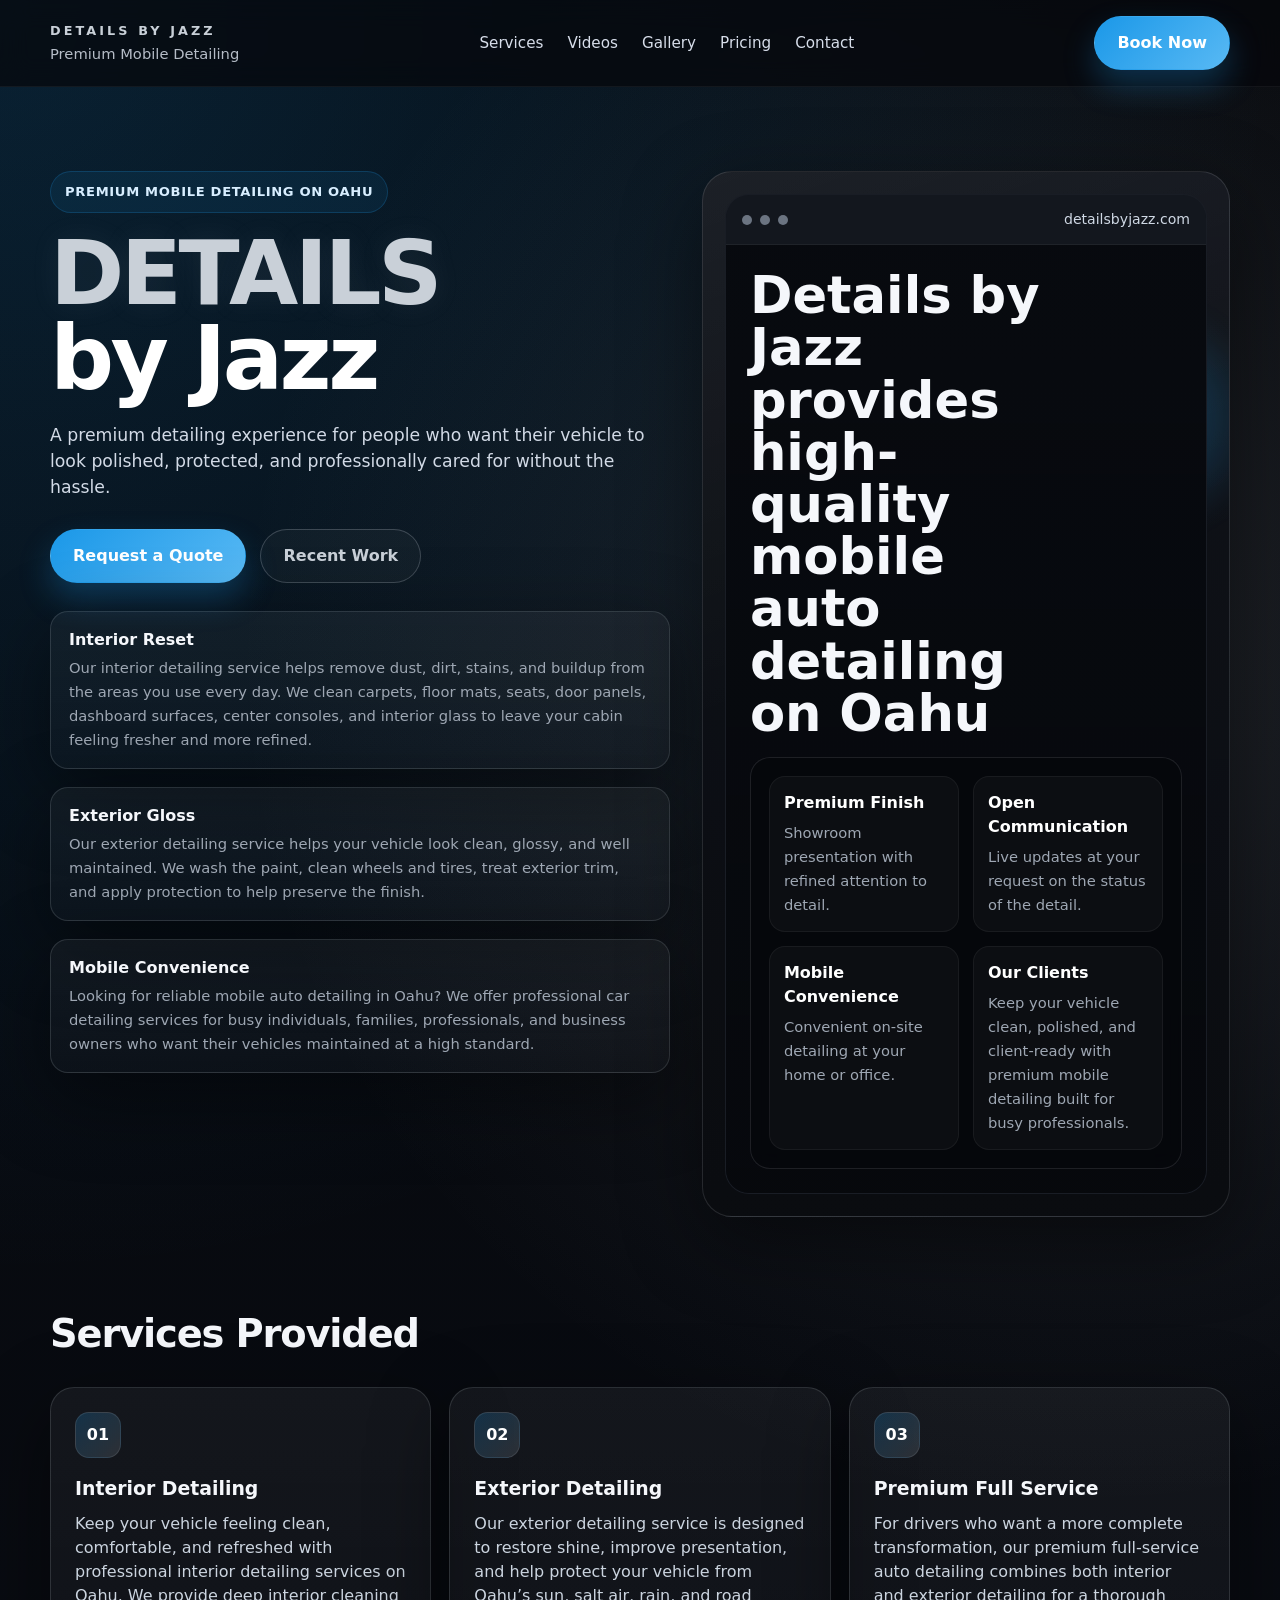
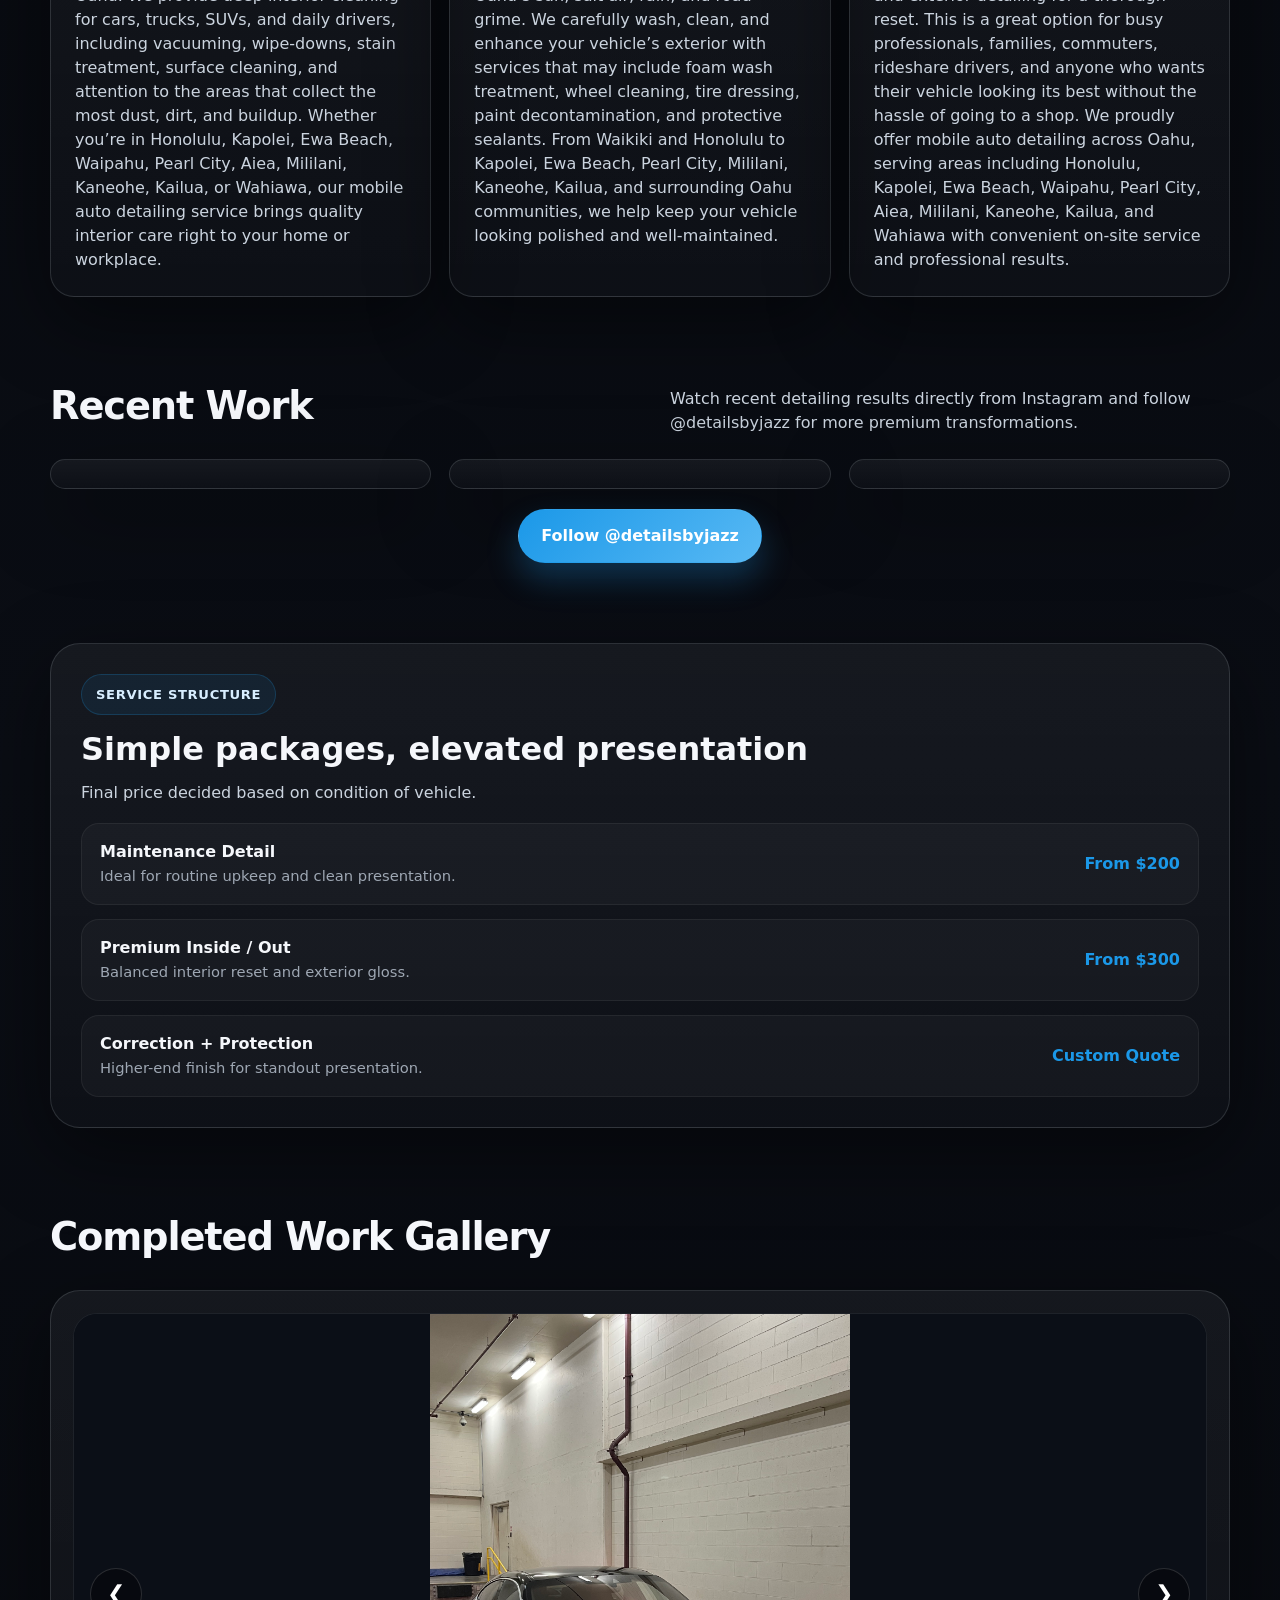
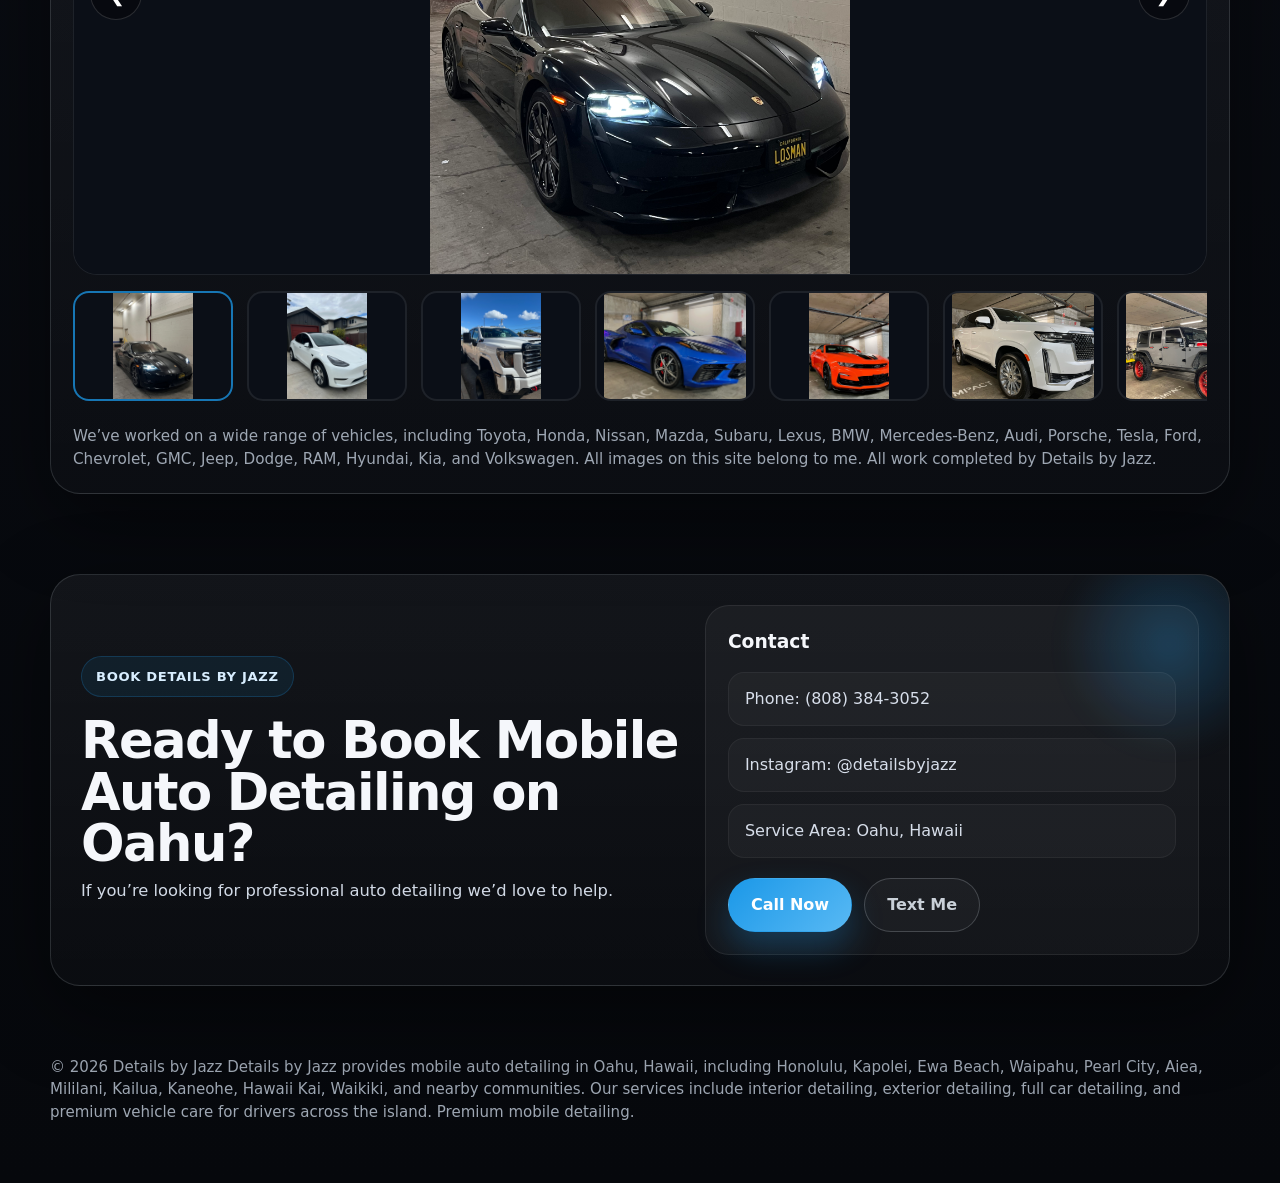
==== commit 79735e35: "Update index.html" ====
--- a/index.html
+++ b/index.html
@@ -273,6 +273,19 @@
         url('https://images.unsplash.com/photo-1503376780353-7e6692767b70?auto=format&fit=crop&w=1400&q=80') center/cover no-repeat;
     }
 
+    .mock-chip {
+      width: fit-content;
+      padding: 8px 12px;
+      border-radius: 999px;
+      background: rgba(255,255,255,0.06);
+      border: 1px solid rgba(255,255,255,0.08);
+      color: var(--silver);
+      font-size: 0.75rem;
+      letter-spacing: 0.08em;
+      text-transform: uppercase;
+      font-weight: 700;
+    }
+
     .mock-title {
       font-size: clamp(2rem, 4vw, 3.2rem);
       line-height: 1.02;
@@ -484,38 +497,9 @@
         grid-template-columns: 1fr;
       }
 
-      .nav {
-        flex-direction: column;
-        align-items: center;
-        gap: 12px;
-        padding: 14px 0;
-      }
-
-      .brand {
-        align-items: center;
-        text-align: center;
-      }
-
-      .nav-links {
-        display: flex;
-        flex-wrap: wrap;
-        justify-content: center;
-        gap: 10px 16px;
-        font-size: 0.85rem;
-        width: 100%;
-      }
-
-      .nav-links a {
-        padding: 6px 0;
-      }
-
-      .topbar .btn {
-        width: auto;
-        padding: 12px 18px;
-      }
-
       .hero-card { min-height: 460px; }
       .section-head { align-items: start; flex-direction: column; }
+      .nav-links { display: none; }
     }
 
     @media (max-width: 640px) {
@@ -526,16 +510,6 @@
       .showcase, .pricing, .cta, .hero-card { padding: 20px; border-radius: 24px; }
       .btn { width: 100%; }
       .hero-actions { flex-direction: column; }
-
-      .nav-links {
-        gap: 8px 12px;
-        font-size: 0.8rem;
-      }
-
-      .topbar .btn {
-        width: 100%;
-        max-width: 220px;
-      }
     }
   </style>
 </head>
@@ -596,6 +570,7 @@
               <div>detailsbyjazz.com</div>
             </div>
             <div class="mock-body">
+            
               <h3 class="mock-title">Details by Jazz provides high-quality mobile auto detailing on Oahu</h3>
               <div class="mock-panel">
                 <div class="mock-panel-grid">
@@ -622,6 +597,238 @@
         </div>
       </div>
     </section>
+
+    <section id="services">
+      <div class="container">
+        <div class="section-head">
+          <div>
+            <h2>Services Provided</h2>
+          </div>
+          <p></p>
+        </div>
+        <div class="cards">
+          <article class="card">
+            <div class="card-icon">01</div>
+            <h3>Interior Detailing</h3>
+            <p>Keep your vehicle feeling clean, comfortable, and refreshed with professional interior detailing services on Oahu. We provide deep interior cleaning for cars, trucks, SUVs, and daily drivers, including vacuuming, wipe-downs, stain treatment, surface cleaning, and attention to the areas that collect the most dust, dirt, and buildup. Whether you’re in Honolulu, Kapolei, Ewa Beach, Waipahu, Pearl City, Aiea, Mililani, Kaneohe, Kailua, or Wahiawa, our mobile auto detailing service brings quality interior care right to your home or workplace.</p>
+          </article>
+          <article class="card">
+            <div class="card-icon">02</div>
+            <h3>Exterior Detailing</h3>
+            <p>Our exterior detailing service is designed to restore shine, improve presentation, and help protect your vehicle from Oahu’s sun, salt air, rain, and road grime. We carefully wash, clean, and enhance your vehicle’s exterior with services that may include foam wash treatment, wheel cleaning, tire dressing, paint decontamination, and protective sealants. From Waikiki and Honolulu to Kapolei, Ewa Beach, Pearl City, Mililani, Kaneohe, Kailua, and surrounding Oahu communities, we help keep your vehicle looking polished and well-maintained.</p>
+          </article>
+          <article class="card">
+            <div class="card-icon">03</div>
+            <h3>Premium Full Service</h3>
+            <p>For drivers who want a more complete transformation, our premium full-service auto detailing combines both interior and exterior detailing for a thorough reset. This is a great option for busy professionals, families, commuters, rideshare drivers, and anyone who wants their vehicle looking its best without the hassle of going to a shop. We proudly offer mobile auto detailing across Oahu, serving areas including Honolulu, Kapolei, Ewa Beach, Waipahu, Pearl City, Aiea, Mililani, Kaneohe, Kailua, and Wahiawa with convenient on-site service and professional results.</p>
+          </article>
+        </div>
+      </div>
+    </section>
+
+    <section id="videos">
+      <div class="container">
+        <div class="section-head">
+          <div>
+            <h2>Recent Work</h2>
+          </div>
+          <p>
+            Watch recent detailing results directly from Instagram and follow @detailsbyjazz for more premium transformations.
+          </p>
+        </div>
+        <div class="cards" style="align-items: start;">
+          <article class="card" style="padding: 14px; overflow: hidden;">
+            <blockquote class="instagram-media" data-instgrm-captioned data-instgrm-permalink="https://www.instagram.com/reel/DWvayIHABR4/?utm_source=ig_embed&amp;utm_campaign=loading" data-instgrm-version="14" style="background:#FFF; border:0; border-radius:18px; box-shadow:0 0 1px 0 rgba(0,0,0,0.35),0 8px 24px 0 rgba(0,0,0,0.12); margin:0 auto; max-width:540px; min-width:280px; padding:0; width:100%;"></blockquote>
+          </article>
+          <article class="card" style="padding: 14px; overflow: hidden;">
+            <blockquote class="instagram-media" data-instgrm-captioned data-instgrm-permalink="https://www.instagram.com/reel/DWpyyy9gGHS/?utm_source=ig_embed&amp;utm_campaign=loading" data-instgrm-version="14" style="background:#FFF; border:0; border-radius:18px; box-shadow:0 0 1px 0 rgba(0,0,0,0.35),0 8px 24px 0 rgba(0,0,0,0.12); margin:0 auto; max-width:540px; min-width:280px; padding:0; width:100%;"></blockquote>
+          </article>
+          <article class="card" style="padding: 14px; overflow: hidden;">
+            <blockquote class="instagram-media" data-instgrm-captioned data-instgrm-permalink="https://www.instagram.com/reel/DVPABImkmP_/?utm_source=ig_embed&amp;utm_campaign=loading" data-instgrm-version="14" style="background:#FFF; border:0; border-radius:18px; box-shadow:0 0 1px 0 rgba(0,0,0,0.35),0 8px 24px 0 rgba(0,0,0,0.12); margin:0 auto; max-width:540px; min-width:280px; padding:0; width:100%;"></blockquote>
+          </article>
+        </div>
+        <div style="margin-top: 20px; display: flex; justify-content: center;">
+          <a class="btn btn-primary" href="https://www.instagram.com/detailsbyjazz/" target="_blank" rel="noopener noreferrer">Follow @detailsbyjazz</a>
+        </div>
+      </div>
+    </section>
+
+    <section id="experience">
+      <div class="container">
+        <div class="pricing" id="pricing">
+          <div class="eyebrow" style="margin-bottom:10px;">Service Structure</div>
+          <h3 style="font-size:2rem; margin-bottom:8px;">Simple packages, elevated presentation</h3>
+          <p style="color:#cbd4df; margin-top:0;">Final price decided based on condition of vehicle.</p>
+          <div class="pricing-list">
+            <div class="price-row">
+              <div>
+                <strong>Maintenance Detail</strong>
+                <span>Ideal for routine upkeep and clean presentation.</span>
+              </div>
+              <div class="price-tag">From $200</div>
+            </div>
+            <div class="price-row">
+              <div>
+                <strong>Premium Inside / Out</strong>
+                <span>Balanced interior reset and exterior gloss.</span>
+              </div>
+              <div class="price-tag">From $300</div>
+            </div>
+            <div class="price-row">
+              <div>
+                <strong>Correction + Protection</strong>
+                <span>Higher-end finish for standout presentation.</span>
+              </div>
+              <div class="price-tag">Custom Quote</div>
+            </div>
+          </div>
+        </div>
+      </div>
+    </section>
+
+    <section id="slideshow">
+      <div class="container">
+        <div class="section-head">
+          <div>
+            <h2>Completed Work Gallery</h2>
+          </div>
+          <p></p>
+        </div>
+
+        <div class="showcase" style="background: linear-gradient(180deg, rgba(255,255,255,0.05), rgba(255,255,255,0.02)); min-height: unset; display: block; padding: 22px;">
+          <div style="position: relative; border-radius: 24px; overflow: hidden; border: 1px solid rgba(255,255,255,0.08); background: #0b0f17;">
+            <img id="slideshow-image" src="" alt="Completed detailing work" style="width: 100%; height: 560px; object-fit: contain; object-position: center; display: block; background: #0b0f17;" />
+            <button type="button" onclick="changeSlide(-1)" style="position: absolute; left: 16px; top: 50%; transform: translateY(-50%); width: 52px; height: 52px; border-radius: 999px; border: 1px solid rgba(255,255,255,0.14); background: rgba(6,8,12,0.68); color: white; font-size: 1.4rem; cursor: pointer;">&#10094;</button>
+            <button type="button" onclick="changeSlide(1)" style="position: absolute; right: 16px; top: 50%; transform: translateY(-50%); width: 52px; height: 52px; border-radius: 999px; border: 1px solid rgba(255,255,255,0.14); background: rgba(6,8,12,0.68); color: white; font-size: 1.4rem; cursor: pointer;">&#10095;</button>
+          </div>
+
+          <div
+            id="slideshow-thumbs"
+            class="slideshow-thumbs"
+            style="
+              display: flex;
+              gap: 14px;
+              margin-top: 16px;
+              overflow-x: auto;
+              padding-bottom: 8px;
+              scroll-behavior: smooth;
+            ">
+          </div>
+
+          <div style="margin-top: 16px; color: #9ea7b3; font-size: 0.95rem;">
+            We’ve worked on a wide range of vehicles, including Toyota, Honda, Nissan, Mazda, Subaru, Lexus, BMW, Mercedes-Benz, Audi, Porsche, Tesla, Ford, Chevrolet, GMC, Jeep, Dodge, RAM, Hyundai, Kia, and Volkswagen. All images on this site belong to me. All work completed by Details by Jazz.
+          </div>
+        </div>
+      </div>
+    </section>
+
+    <section id="contact">
+      <div class="container">
+        <div class="cta">
+          <div>
+            <div class="eyebrow">Book Details by Jazz</div>
+            <h3 style="font-size: clamp(2rem, 4vw, 3.5rem); margin: 0 0 10px; line-height: 1; letter-spacing: -0.03em;">
+              Ready to Book Mobile Auto Detailing on Oahu?
+            </h3>
+            <p style="max-width: 620px; color: #d1d9e5; font-size: 1.02rem; margin: 0;">
+              If you’re looking for professional auto detailing we’d love to help.
+            </p>
+          </div>
+          <div class="contact-box">
+            <h3 style="margin-bottom:0;">Contact</h3>
+            <div class="contact-list">
+              <div class="contact-item">Phone: (808) 384-3052</div>
+              <div class="contact-item">Instagram: @detailsbyjazz</div>
+              <div class="contact-item">Service Area: Oahu, Hawaii</div>
+
+              <div style="display: flex; gap: 12px; flex-wrap: wrap; margin-top: 8px;">
+                <a class="btn btn-primary" href="tel:18083843052">Call Now</a>
+                <a class="btn btn-secondary" href="sms:18083843052">Text Me</a>
+              </div>
+            </div>
+          </div>
+        </div>
+      </div>
+    </section>
   </main>
+
+  <footer>
+    <div class="container">
+      © 2026 Details by Jazz Details by Jazz provides mobile auto detailing in Oahu, Hawaii, including Honolulu, Kapolei, Ewa Beach, Waipahu, Pearl City, Aiea, Mililani, Kailua, Kaneohe, Hawaii Kai, Waikiki, and nearby communities. Our services include interior detailing, exterior detailing, full car detailing, and premium vehicle care for drivers across the island. Premium mobile detailing.
+    </div>
+  </footer>
+
+  <script async src="https://www.instagram.com/embed.js"></script>
+
+  <script>
+    const slideshowImages = [
+      { src: 'images/porsche.jpeg', alt: 'Porsche Panamera' },
+      { src: 'images/IMG_4458.JPEG', alt: 'Completed work 2' },
+      { src: 'images/IMG_4506.jpeg', alt: 'Completed work 3' },
+      { src: 'images/slideshow4.jpg', alt: 'Completed work 4' },
+      { src: 'images/slideshow5.JPEG', alt: 'Completed work 5' },
+      { src: 'images/slideshow6.JPEG', alt: 'Completed work 6' },
+      { src: 'images/slideshow7.JPEG', alt: 'Completed work 7' },
+      { src: 'images/slideshow8.JPEG', alt: 'Completed work 8' },
+      { src: 'images/slideshow9.JPEG', alt: 'Completed work 9' },
+      { src: 'images/slideshow10.JPEG', alt: 'Completed work 10' },
+      { src: 'images/slideshow11.JPEG', alt: 'Completed work 11' },
+      { src: 'images/slideshow12.JPEG', alt: 'Completed work 12' },
+      { src: 'images/slideshow13.JPEG', alt: 'Completed work 13' },
+      { src: 'images/slideshow14.JPEG', alt: 'Completed work 14' },
+      { src: 'images/slideshow15.JPEG', alt: 'Completed work 15' },
+      { src: 'images/slideshow16.JPEG', alt: 'Completed work 16' },
+      { src: 'images/slideshow17.JPEG', alt: 'Completed work 17' },
+      { src: 'images/slideshow18.JPEG', alt: 'Completed work 18' },
+      { src: 'images/slideshow19.JPEG', alt: 'Completed work 19' }
+    ];
+
+    let currentSlide = 0;
+
+    function renderThumbnails() {
+      const thumbsContainer = document.getElementById('slideshow-thumbs');
+      if (!thumbsContainer) return;
+
+      thumbsContainer.innerHTML = slideshowImages.map((image, index) => `
+        <img
+          src="${image.src}"
+          alt="${image.alt}"
+          onclick="setSlide(${index})"
+          style="
+            flex: 0 0 auto;
+            width: 160px;
+            height: 110px;
+            object-fit: contain;
+            object-position: center;
+            border-radius: 16px;
+            cursor: pointer;
+            border: 2px solid ${index === currentSlide ? 'rgba(27,152,232,0.75)' : 'rgba(255,255,255,0.08)'};
+            background: #0b0f17;
+          "
+        />
+      `).join('');
+    }
+
+    function updateSlide() {
+      const mainImage = document.getElementById('slideshow-image');
+      if (!mainImage || slideshowImages.length === 0) return;
+
+      mainImage.src = slideshowImages[currentSlide].src;
+      mainImage.alt = slideshowImages[currentSlide].alt;
+      renderThumbnails();
+    }
+
+    function changeSlide(direction) {
+      currentSlide = (currentSlide + direction + slideshowImages.length) % slideshowImages.length;
+      updateSlide();
+    }
+
+    function setSlide(index) {
+      currentSlide = index;
+      updateSlide();
+    }
+
+    updateSlide();
+  </script>
 </body>
 </html>
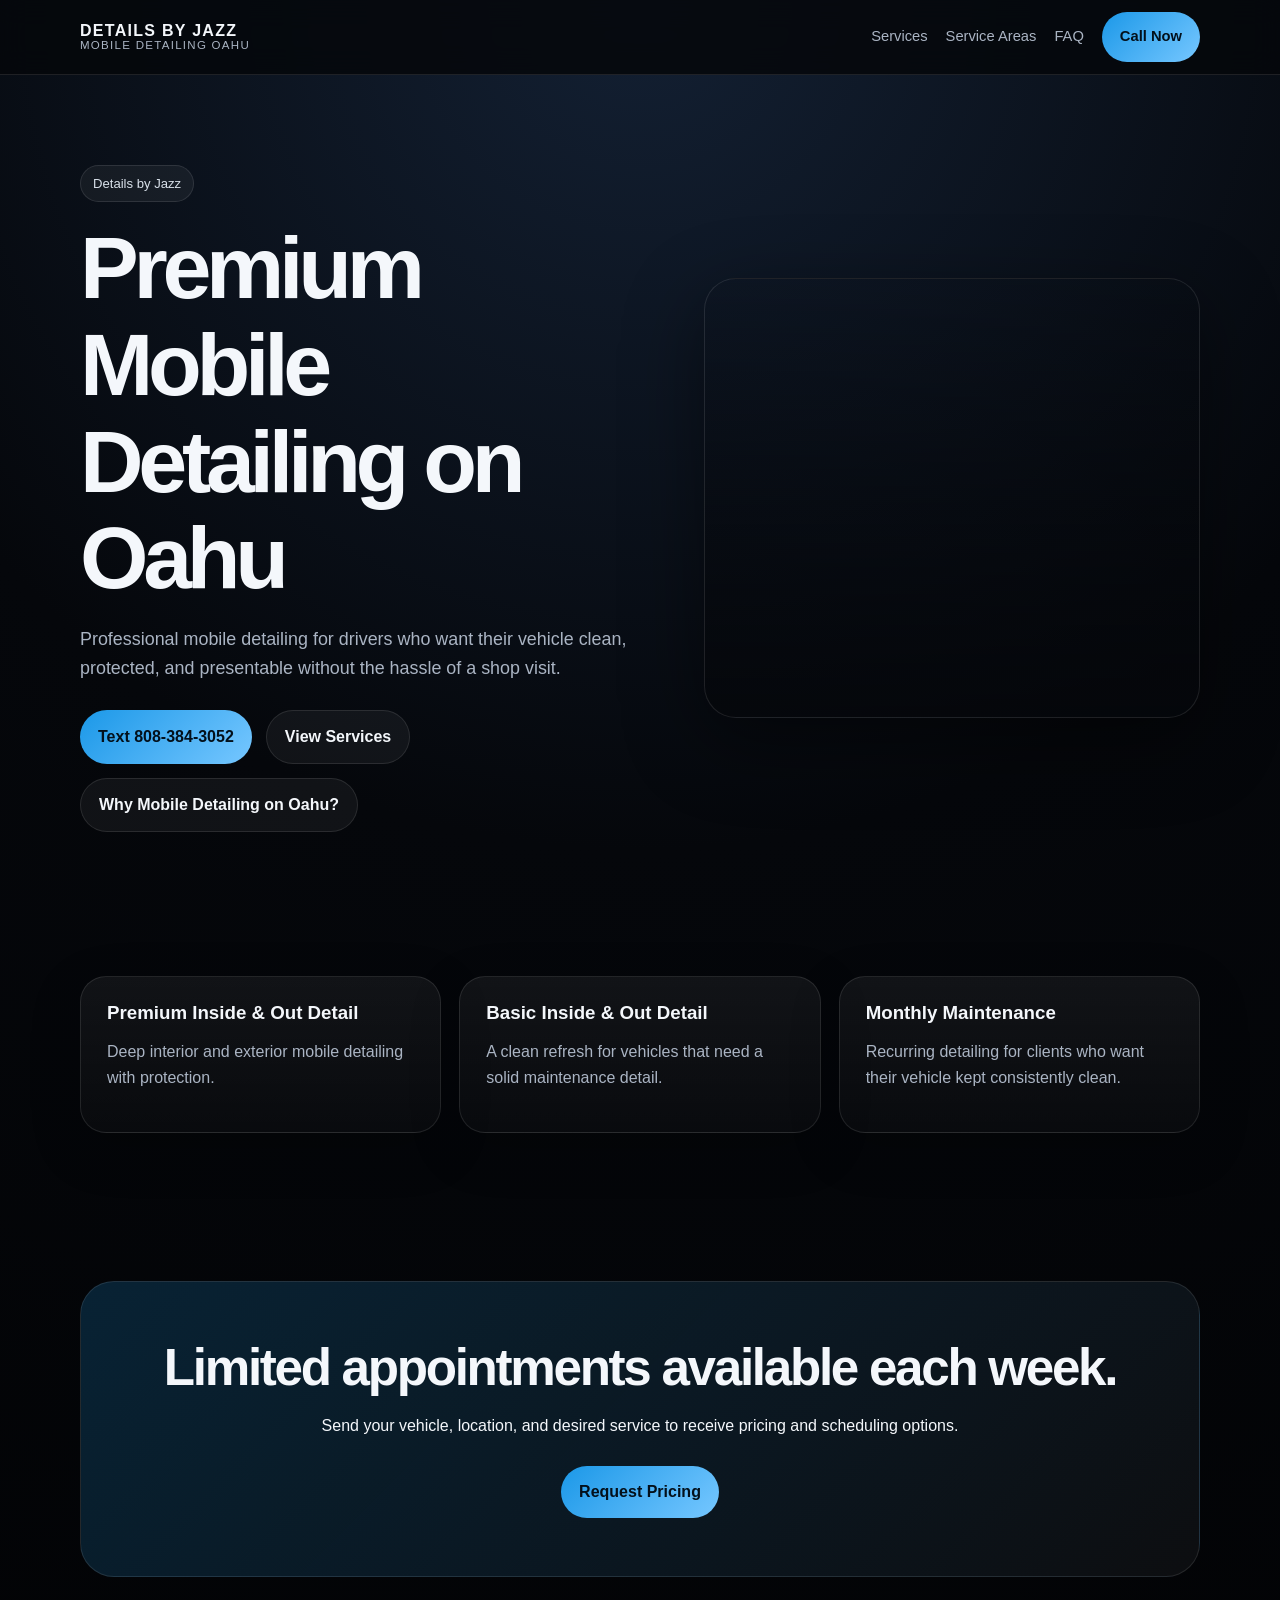
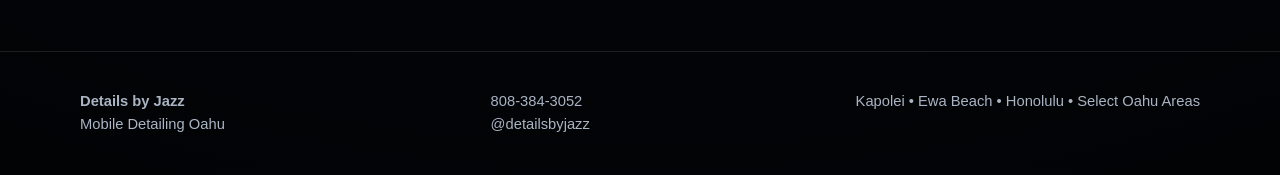
==== commit 78696c94: "Update index.html" ====
--- a/index.html
+++ b/index.html
@@ -3,832 +3,64 @@
 <head>
   <meta charset="UTF-8" />
   <meta name="viewport" content="width=device-width, initial-scale=1.0" />
-  <title>Details by Jazz</title>
-  <style>
-    :root {
-      --black: #06080c;
-      --black-2: #0d1017;
-      --silver: #c9d0d8;
-      --silver-soft: #9ea7b3;
-      --blue: #1b98e8;
-      --blue-soft: rgba(27, 152, 232, 0.14);
-      --white: #f5f7fb;
-      --line: rgba(201, 208, 216, 0.16);
-      --shadow: 0 24px 80px rgba(0, 0, 0, 0.45);
-      --radius: 24px;
-      --radius-sm: 16px;
-      --max: 1180px;
-    }
-
-    * { box-sizing: border-box; }
-    html { scroll-behavior: smooth; }
-    body {
-      margin: 0;
-      font-family: Inter, ui-sans-serif, system-ui, -apple-system, BlinkMacSystemFont, "Segoe UI", sans-serif;
-      background:
-        radial-gradient(circle at top left, rgba(27,152,232,0.18), transparent 28%),
-        radial-gradient(circle at 85% 15%, rgba(201,208,216,0.12), transparent 22%),
-        linear-gradient(180deg, #05070b 0%, #0a0d14 54%, #06080c 100%);
-      color: var(--white);
-      line-height: 1.5;
-    }
-
-    a { color: inherit; text-decoration: none; }
-    img { max-width: 100%; display: block; }
-
-    .container {
-      width: min(calc(100% - 32px), var(--max));
-      margin: 0 auto;
-    }
-
-    .topbar {
-      position: sticky;
-      top: 0;
-      z-index: 20;
-      backdrop-filter: blur(14px);
-      background: rgba(6, 8, 12, 0.72);
-      border-bottom: 1px solid rgba(255,255,255,0.05);
-    }
-
-    .nav {
-      display: flex;
-      align-items: center;
-      justify-content: space-between;
-      padding: 16px 0;
-      gap: 18px;
-    }
-
-    .brand {
-      display: flex;
-      flex-direction: column;
-      gap: 3px;
-    }
-
-    .brand-top {
-      letter-spacing: 0.24em;
-      text-transform: uppercase;
-      color: var(--silver);
-      font-size: 0.8rem;
-      font-weight: 800;
-    }
-
-    .brand-bottom {
-      font-size: 0.92rem;
-      color: #dce3ee;
-      opacity: 0.82;
-    }
-
-    .nav-links {
-      display: flex;
-      align-items: center;
-      gap: 24px;
-      color: #d7deea;
-      font-size: 0.95rem;
-    }
-
-    .nav-links a:hover { color: var(--blue); }
-
-    .btn {
-      display: inline-flex;
-      align-items: center;
-      justify-content: center;
-      gap: 10px;
-      padding: 14px 22px;
-      border-radius: 999px;
-      border: 1px solid transparent;
-      font-weight: 700;
-      transition: 180ms ease;
-    }
-
-    .btn-primary {
-      background: linear-gradient(135deg, var(--blue) 0%, #58b9f4 100%);
-      color: white;
-      box-shadow: 0 16px 32px rgba(27, 152, 232, 0.28);
-    }
-
-    .btn-primary:hover { transform: translateY(-1px); }
-
-    .btn-secondary {
-      border-color: rgba(201,208,216,0.24);
-      background: rgba(255,255,255,0.03);
-      color: var(--silver);
-    }
-
-    .btn-secondary:hover {
-      border-color: rgba(27,152,232,0.46);
-      color: var(--white);
-    }
-
-    .hero {
-      padding: 84px 0 48px;
-    }
-
-    .hero-grid {
-      display: grid;
-      grid-template-columns: 1.08fr 0.92fr;
-      gap: 32px;
-      align-items: start;
-    }
-
-    .eyebrow {
-      display: inline-flex;
-      align-items: center;
-      gap: 10px;
-      padding: 10px 14px;
-      border-radius: 999px;
-      border: 1px solid rgba(27,152,232,0.22);
-      background: rgba(27,152,232,0.09);
-      color: #d8eeff;
-      font-size: 0.82rem;
-      font-weight: 700;
-      letter-spacing: 0.05em;
-      text-transform: uppercase;
-      margin-bottom: 18px;
-    }
-
-    .hero h1 {
-      margin: 0;
-      font-size: clamp(3rem, 7vw, 5.6rem);
-      line-height: 0.95;
-      letter-spacing: -0.04em;
-    }
-
-    .hero h1 .silver {
-      display: block;
-      color: var(--silver);
-      text-shadow: 0 0 30px rgba(201,208,216,0.08);
-    }
-
-    .hero h1 .blue {
-      display: block;
-      color: white;
-    }
-
-    .hero p {
-      max-width: 640px;
-      font-size: 1.08rem;
-      color: #d2dae6;
-      margin: 22px 0 28px;
-    }
-
-    .hero-actions {
-      display: flex;
-      gap: 14px;
-      flex-wrap: wrap;
-      margin-bottom: 28px;
-    }
-
-    .hero-stats {
-      display: flex;
-      gap: 18px;
-      flex-wrap: wrap;
-    }
-
-    .stat {
-      min-width: 160px;
-      padding: 16px 18px;
-      border-radius: 18px;
-      background: linear-gradient(180deg, rgba(255,255,255,0.045), rgba(255,255,255,0.02));
-      border: 1px solid var(--line);
-      box-shadow: var(--shadow);
-    }
-
-    .stat strong {
-      display: block;
-      color: var(--white);
-      font-size: 1rem;
-      margin-bottom: 4px;
-    }
-
-    .stat span {
-      color: var(--silver-soft);
-      font-size: 0.92rem;
-    }
-
-    .hero-card {
-      position: relative;
-      padding: 22px;
-      border-radius: 30px;
-      background:
-        linear-gradient(160deg, rgba(255,255,255,0.08), rgba(255,255,255,0.02) 45%),
-        linear-gradient(180deg, rgba(10,13,20,0.95), rgba(5,7,11,0.98));
-      border: 1px solid rgba(201,208,216,0.14);
-      box-shadow: var(--shadow);
-      overflow: hidden;
-      min-height: 530px;
-    }
-
-    .hero-card::before {
-      content: "";
-      position: absolute;
-      inset: auto -10% 64% auto;
-      width: 260px;
-      height: 260px;
-      background: radial-gradient(circle, rgba(27,152,232,0.35), transparent 62%);
-      pointer-events: none;
-      filter: blur(12px);
-    }
-
-    .mock-window {
-      position: relative;
-      z-index: 1;
-      border-radius: 24px;
-      overflow: hidden;
-      border: 1px solid rgba(255,255,255,0.06);
-      background: #0b0f17;
-      height: 100%;
-      display: grid;
-      grid-template-rows: auto 1fr;
-    }
-
-    .mock-top {
-      display: flex;
-      align-items: center;
-      justify-content: space-between;
-      padding: 14px 16px;
-      background: rgba(255,255,255,0.03);
-      border-bottom: 1px solid rgba(255,255,255,0.05);
-      color: #cfd8e4;
-      font-size: 0.88rem;
-    }
-
-    .dots {
-      display: flex;
-      gap: 8px;
-    }
-
-    .dots span {
-      width: 10px;
-      height: 10px;
-      border-radius: 50%;
-      background: #6b7481;
-    }
-
-    .mock-body {
-      padding: 24px;
-      display: grid;
-      gap: 18px;
-      background:
-        linear-gradient(180deg, rgba(6,8,12,0.72), rgba(6,8,12,0.94)),
-        url('https://images.unsplash.com/photo-1503376780353-7e6692767b70?auto=format&fit=crop&w=1400&q=80') center/cover no-repeat;
-    }
-
-    .mock-chip {
-      width: fit-content;
-      padding: 8px 12px;
-      border-radius: 999px;
-      background: rgba(255,255,255,0.06);
-      border: 1px solid rgba(255,255,255,0.08);
-      color: var(--silver);
-      font-size: 0.75rem;
-      letter-spacing: 0.08em;
-      text-transform: uppercase;
-      font-weight: 700;
-    }
-
-    .mock-title {
-      font-size: clamp(2rem, 4vw, 3.2rem);
-      line-height: 1.02;
-      max-width: 340px;
-      margin: 0;
-    }
-
-    .mock-panel {
-      align-self: end;
-      padding: 18px;
-      border-radius: 20px;
-      background: rgba(6, 8, 12, 0.74);
-      border: 1px solid rgba(201,208,216,0.12);
-      backdrop-filter: blur(10px);
-    }
-
-    .mock-panel-grid {
-      display: grid;
-      grid-template-columns: 1fr 1fr;
-      gap: 14px;
-    }
-
-    .mock-item {
-      padding: 14px;
-      border-radius: 16px;
-      background: rgba(255,255,255,0.03);
-      border: 1px solid rgba(255,255,255,0.05);
-    }
-
-    .mock-item strong {
-      display: block;
-      margin-bottom: 6px;
-      color: white;
-    }
-
-    .mock-item span {
-      color: var(--silver-soft);
-      font-size: 0.92rem;
-    }
-
-    section {
-      padding: 40px 0;
-    }
-
-    .section-head {
-      display: flex;
-      align-items: end;
-      justify-content: space-between;
-      gap: 18px;
-      margin-bottom: 24px;
-    }
-
-    .section-head h2 {
-      margin: 0;
-      font-size: clamp(1.8rem, 3vw, 3rem);
-      letter-spacing: -0.03em;
-    }
-
-    .section-head p {
-      margin: 0;
-      max-width: 560px;
-      color: #cbd4df;
-    }
-
-    .cards {
-      display: grid;
-      grid-template-columns: repeat(3, 1fr);
-      gap: 18px;
-    }
-
-    .card {
-      padding: 24px;
-      border-radius: var(--radius);
-      background: linear-gradient(180deg, rgba(255,255,255,0.05), rgba(255,255,255,0.02));
-      border: 1px solid var(--line);
-      box-shadow: var(--shadow);
-    }
-
-    .card-icon {
-      width: 46px;
-      height: 46px;
-      border-radius: 14px;
-      display: grid;
-      place-items: center;
-      font-weight: 800;
-      color: white;
-      background: linear-gradient(135deg, rgba(27,152,232,0.22), rgba(201,208,216,0.14));
-      border: 1px solid rgba(201,208,216,0.12);
-      margin-bottom: 16px;
-    }
-
-    .card h3 {
-      margin: 0 0 10px;
-      font-size: 1.18rem;
-    }
-
-    .card p {
-      margin: 0;
-      color: #cbd4df;
-    }
-
-    .split {
-      display: grid;
-      grid-template-columns: 1fr 1fr;
-      gap: 22px;
-      align-items: stretch;
-    }
-
-    .showcase, .pricing, .cta {
-      padding: 30px;
-      border-radius: 30px;
-      background: linear-gradient(180deg, rgba(255,255,255,0.05), rgba(255,255,255,0.02));
-      border: 1px solid var(--line);
-      box-shadow: var(--shadow);
-    }
-
-    .showcase-box h3, .pricing h3, .cta h3 { margin-top: 0; }
-
-    .pricing-list {
-      display: grid;
-      gap: 14px;
-      margin-top: 18px;
-    }
-
-    .price-row {
-      display: flex;
-      align-items: center;
-      justify-content: space-between;
-      gap: 16px;
-      padding: 16px 18px;
-      border-radius: 18px;
-      background: rgba(255,255,255,0.03);
-      border: 1px solid rgba(255,255,255,0.06);
-    }
-
-    .price-row strong { display: block; font-size: 1rem; }
-    .price-row span { color: var(--silver-soft); font-size: 0.92rem; }
-    .price-tag { color: var(--blue); font-weight: 800; white-space: nowrap; }
-
-    .cta {
-      display: grid;
-      grid-template-columns: 1.1fr 0.9fr;
-      gap: 20px;
-      align-items: center;
-      overflow: hidden;
-      position: relative;
-    }
-
-    .cta::after {
-      content: "";
-      position: absolute;
-      right: -60px;
-      top: -50px;
-      width: 240px;
-      height: 240px;
-      background: radial-gradient(circle, rgba(27,152,232,0.28), transparent 64%);
-      filter: blur(10px);
-      pointer-events: none;
-    }
-
-    .contact-box {
-      padding: 22px;
-      border-radius: 24px;
-      background: rgba(255,255,255,0.04);
-      border: 1px solid rgba(255,255,255,0.08);
-      position: relative;
-      z-index: 1;
-    }
-
-    .contact-list {
-      display: grid;
-      gap: 12px;
-      margin-top: 16px;
-    }
-
-    .contact-item {
-      padding: 14px 16px;
-      border-radius: 16px;
-      background: rgba(255,255,255,0.03);
-      border: 1px solid rgba(255,255,255,0.05);
-      color: #d7deea;
-    }
-
-    .slideshow-thumbs::-webkit-scrollbar {
-      height: 10px;
-    }
-
-    .slideshow-thumbs::-webkit-scrollbar-track {
-      background: rgba(255,255,255,0.04);
-      border-radius: 999px;
-    }
-
-    .slideshow-thumbs::-webkit-scrollbar-thumb {
-      background: rgba(27,152,232,0.45);
-      border-radius: 999px;
-    }
-
-    footer {
-      padding: 30px 0 60px;
-      color: #9ea7b3;
-      font-size: 0.94rem;
-    }
-
-    @media (max-width: 960px) {
-      .hero-grid,
-      .split,
-      .cta,
-      .cards {
-        grid-template-columns: 1fr;
-      }
-
-      .hero-card { min-height: 460px; }
-      .section-head { align-items: start; flex-direction: column; }
-      .nav-links { display: none; }
-    }
-
-    @media (max-width: 640px) {
-      .hero { padding-top: 56px; }
-      .hero h1 { line-height: 1; }
-      .stat { min-width: 100%; }
-      .mock-panel-grid { grid-template-columns: 1fr; }
-      .showcase, .pricing, .cta, .hero-card { padding: 20px; border-radius: 24px; }
-      .btn { width: 100%; }
-      .hero-actions { flex-direction: column; }
-    }
-  </style>
+  <title>Details by Jazz | Mobile Detailing Oahu</title>
+  <meta name="description" content="Premium mobile detailing on Oahu for interior, exterior, maintenance, and paint protection services." />
+  <link rel="canonical" href="https://detailsbyjazz.com/" />
+  <link rel="stylesheet" href="style.css" />
 </head>
 <body>
-  <header class="topbar">
-    <div class="container nav">
-      <a href="#top" class="brand">
-        <span class="brand-top">Details by Jazz</span>
-        <span class="brand-bottom">Premium Mobile Detailing</span>
-      </a>
-      <nav class="nav-links">
-        <a href="#services">Services</a>
-        <a href="#videos">Videos</a>
-        <a href="#slideshow">Gallery</a>
-        <a href="#pricing">Pricing</a>
-        <a href="#contact">Contact</a>
-      </nav>
-      <a class="btn btn-primary" href="#contact">Book Now</a>
+<header class="topbar">
+  <div class="container nav">
+    <a class="brand" href="index.html"><strong>Details by Jazz</strong><span>Mobile Detailing Oahu</span></a>
+    <nav class="nav-links">
+      <a href="services.html">Services</a>
+      <a href="service-areas.html">Service Areas</a>
+      <a href="faq.html">FAQ</a>
+      <a class="btn btn-primary" href="tel:8083843052">Call Now</a>
+    </nav>
+  </div>
+</header>
+<main>
+<section class="hero">
+  <div class="container hero-grid">
+    <div>
+      <span class="eyebrow">Details by Jazz</span>
+      <h1>Premium Mobile Detailing on Oahu</h1>
+      <p class="lead">Professional mobile detailing for drivers who want their vehicle clean, protected, and presentable without the hassle of a shop visit.</p>
+      <div class="actions">
+        <a class="btn btn-primary" href="sms:8083843052">Text 808-384-3052</a>
+        <a class="btn btn-secondary" href="services.html">View Services</a>
+        <a class="btn btn-secondary" href="why-mobile-detailing-makes-sense-on-oahu.html">
+  Why Mobile Detailing on Oahu?
+</a>
+      </div>
     </div>
-  </header>
+    <div class="hero-card"></div>
+  </div>
+</section>
 
-  <main id="top">
-    <section class="hero">
-      <div class="container hero-grid">
-        <div>
-          <div class="eyebrow">Premium Mobile Detailing on Oahu</div>
-          <h1>
-            <span class="silver">DETAILS</span>
-            <span class="blue">by Jazz</span>
-          </h1>
-          <p>
-            A premium detailing experience for people who want their vehicle to look polished, protected, and professionally cared for without the hassle.
-          </p>
-          <div class="hero-actions">
-            <a class="btn btn-primary" href="#contact">Request a Quote</a>
-            <a class="btn btn-secondary" href="#videos">Recent Work</a>
-          </div>
-          <div class="hero-stats">
-            <div class="stat">
-              <strong>Interior Reset</strong>
-              <span>Our interior detailing service helps remove dust, dirt, stains, and buildup from the areas you use every day. We clean carpets, floor mats, seats, door panels, dashboard surfaces, center consoles, and interior glass to leave your cabin feeling fresher and more refined.</span>
-            </div>
-            <div class="stat">
-              <strong>Exterior Gloss</strong>
-              <span>Our exterior detailing service helps your vehicle look clean, glossy, and well maintained. We wash the paint, clean wheels and tires, treat exterior trim, and apply protection to help preserve the finish.</span>
-            </div>
-            <div class="stat">
-              <strong>Mobile Convenience</strong>
-              <span>Looking for reliable mobile auto detailing in Oahu? We offer professional car detailing services for busy individuals, families, professionals, and business owners who want their vehicles maintained at a high standard.</span>
-            </div>
-          </div>
-        </div>
+<section class="section">
+  <div class="container grid-3">
+    <a class="card" href="premium-inside-out-detail-oahu.html"><h3>Premium Inside & Out Detail</h3><p>Deep interior and exterior mobile detailing with protection.</p></a>
+    <a class="card" href="basic-inside-out-detail-oahu.html"><h3>Basic Inside & Out Detail</h3><p>A clean refresh for vehicles that need a solid maintenance detail.</p></a>
+    <a class="card" href="monthly-maintenance-detailing-oahu.html"><h3>Monthly Maintenance</h3><p>Recurring detailing for clients who want their vehicle kept consistently clean.</p></a>
+  </div>
+</section>
+<section class="section">
+  <div class="container cta">
+    <h2>Limited appointments available each week.</h2>
+    <p>Send your vehicle, location, and desired service to receive pricing and scheduling options.</p>
+    <div class="actions" style="justify-content:center"><a class="btn btn-primary" href="sms:8083843052">Request Pricing</a></div>
+  </div>
+</section>
 
-        <div class="hero-card">
-          <div class="mock-window">
-            <div class="mock-top">
-              <div class="dots"><span></span><span></span><span></span></div>
-              <div>detailsbyjazz.com</div>
-            </div>
-            <div class="mock-body">
-            
-              <h3 class="mock-title">Details by Jazz provides high-quality mobile auto detailing on Oahu</h3>
-              <div class="mock-panel">
-                <div class="mock-panel-grid">
-                  <div class="mock-item">
-                    <strong>Premium Finish</strong>
-                    <span>Showroom presentation with refined attention to detail.</span>
-                  </div>
-                  <div class="mock-item">
-                    <strong>Open Communication</strong>
-                    <span>Live updates at your request on the status of the detail.</span>
-                  </div>
-                  <div class="mock-item">
-                    <strong>Mobile Convenience</strong>
-                    <span>Convenient on-site detailing at your home or office.</span>
-                  </div>
-                  <div class="mock-item">
-                    <strong>Our Clients</strong>
-                    <span>Keep your vehicle clean, polished, and client-ready with premium mobile detailing built for busy professionals.</span>
-                  </div>
-                </div>
-              </div>
-            </div>
-          </div>
-        </div>
-      </div>
-    </section>
-
-    <section id="services">
-      <div class="container">
-        <div class="section-head">
-          <div>
-            <h2>Services Provided</h2>
-          </div>
-          <p></p>
-        </div>
-        <div class="cards">
-          <article class="card">
-            <div class="card-icon">01</div>
-            <h3>Interior Detailing</h3>
-            <p>Keep your vehicle feeling clean, comfortable, and refreshed with professional interior detailing services on Oahu. We provide deep interior cleaning for cars, trucks, SUVs, and daily drivers, including vacuuming, wipe-downs, stain treatment, surface cleaning, and attention to the areas that collect the most dust, dirt, and buildup. Whether you’re in Honolulu, Kapolei, Ewa Beach, Waipahu, Pearl City, Aiea, Mililani, Kaneohe, Kailua, or Wahiawa, our mobile auto detailing service brings quality interior care right to your home or workplace.</p>
-          </article>
-          <article class="card">
-            <div class="card-icon">02</div>
-            <h3>Exterior Detailing</h3>
-            <p>Our exterior detailing service is designed to restore shine, improve presentation, and help protect your vehicle from Oahu’s sun, salt air, rain, and road grime. We carefully wash, clean, and enhance your vehicle’s exterior with services that may include foam wash treatment, wheel cleaning, tire dressing, paint decontamination, and protective sealants. From Waikiki and Honolulu to Kapolei, Ewa Beach, Pearl City, Mililani, Kaneohe, Kailua, and surrounding Oahu communities, we help keep your vehicle looking polished and well-maintained.</p>
-          </article>
-          <article class="card">
-            <div class="card-icon">03</div>
-            <h3>Premium Full Service</h3>
-            <p>For drivers who want a more complete transformation, our premium full-service auto detailing combines both interior and exterior detailing for a thorough reset. This is a great option for busy professionals, families, commuters, rideshare drivers, and anyone who wants their vehicle looking its best without the hassle of going to a shop. We proudly offer mobile auto detailing across Oahu, serving areas including Honolulu, Kapolei, Ewa Beach, Waipahu, Pearl City, Aiea, Mililani, Kaneohe, Kailua, and Wahiawa with convenient on-site service and professional results.</p>
-          </article>
-        </div>
-      </div>
-    </section>
-
-    <section id="videos">
-      <div class="container">
-        <div class="section-head">
-          <div>
-            <h2>Recent Work</h2>
-          </div>
-          <p>
-            Watch recent detailing results directly from Instagram and follow @detailsbyjazz for more premium transformations.
-          </p>
-        </div>
-        <div class="cards" style="align-items: start;">
-          <article class="card" style="padding: 14px; overflow: hidden;">
-            <blockquote class="instagram-media" data-instgrm-captioned data-instgrm-permalink="https://www.instagram.com/reel/DWvayIHABR4/?utm_source=ig_embed&amp;utm_campaign=loading" data-instgrm-version="14" style="background:#FFF; border:0; border-radius:18px; box-shadow:0 0 1px 0 rgba(0,0,0,0.35),0 8px 24px 0 rgba(0,0,0,0.12); margin:0 auto; max-width:540px; min-width:280px; padding:0; width:100%;"></blockquote>
-          </article>
-          <article class="card" style="padding: 14px; overflow: hidden;">
-            <blockquote class="instagram-media" data-instgrm-captioned data-instgrm-permalink="https://www.instagram.com/reel/DWpyyy9gGHS/?utm_source=ig_embed&amp;utm_campaign=loading" data-instgrm-version="14" style="background:#FFF; border:0; border-radius:18px; box-shadow:0 0 1px 0 rgba(0,0,0,0.35),0 8px 24px 0 rgba(0,0,0,0.12); margin:0 auto; max-width:540px; min-width:280px; padding:0; width:100%;"></blockquote>
-          </article>
-          <article class="card" style="padding: 14px; overflow: hidden;">
-            <blockquote class="instagram-media" data-instgrm-captioned data-instgrm-permalink="https://www.instagram.com/reel/DVPABImkmP_/?utm_source=ig_embed&amp;utm_campaign=loading" data-instgrm-version="14" style="background:#FFF; border:0; border-radius:18px; box-shadow:0 0 1px 0 rgba(0,0,0,0.35),0 8px 24px 0 rgba(0,0,0,0.12); margin:0 auto; max-width:540px; min-width:280px; padding:0; width:100%;"></blockquote>
-          </article>
-        </div>
-        <div style="margin-top: 20px; display: flex; justify-content: center;">
-          <a class="btn btn-primary" href="https://www.instagram.com/detailsbyjazz/" target="_blank" rel="noopener noreferrer">Follow @detailsbyjazz</a>
-        </div>
-      </div>
-    </section>
-
-    <section id="experience">
-      <div class="container">
-        <div class="pricing" id="pricing">
-          <div class="eyebrow" style="margin-bottom:10px;">Service Structure</div>
-          <h3 style="font-size:2rem; margin-bottom:8px;">Simple packages, elevated presentation</h3>
-          <p style="color:#cbd4df; margin-top:0;">Final price decided based on condition of vehicle.</p>
-          <div class="pricing-list">
-            <div class="price-row">
-              <div>
-                <strong>Maintenance Detail</strong>
-                <span>Ideal for routine upkeep and clean presentation.</span>
-              </div>
-              <div class="price-tag">From $200</div>
-            </div>
-            <div class="price-row">
-              <div>
-                <strong>Premium Inside / Out</strong>
-                <span>Balanced interior reset and exterior gloss.</span>
-              </div>
-              <div class="price-tag">From $300</div>
-            </div>
-            <div class="price-row">
-              <div>
-                <strong>Correction + Protection</strong>
-                <span>Higher-end finish for standout presentation.</span>
-              </div>
-              <div class="price-tag">Custom Quote</div>
-            </div>
-          </div>
-        </div>
-      </div>
-    </section>
-
-    <section id="slideshow">
-      <div class="container">
-        <div class="section-head">
-          <div>
-            <h2>Completed Work Gallery</h2>
-          </div>
-          <p></p>
-        </div>
-
-        <div class="showcase" style="background: linear-gradient(180deg, rgba(255,255,255,0.05), rgba(255,255,255,0.02)); min-height: unset; display: block; padding: 22px;">
-          <div style="position: relative; border-radius: 24px; overflow: hidden; border: 1px solid rgba(255,255,255,0.08); background: #0b0f17;">
-            <img id="slideshow-image" src="" alt="Completed detailing work" style="width: 100%; height: 560px; object-fit: contain; object-position: center; display: block; background: #0b0f17;" />
-            <button type="button" onclick="changeSlide(-1)" style="position: absolute; left: 16px; top: 50%; transform: translateY(-50%); width: 52px; height: 52px; border-radius: 999px; border: 1px solid rgba(255,255,255,0.14); background: rgba(6,8,12,0.68); color: white; font-size: 1.4rem; cursor: pointer;">&#10094;</button>
-            <button type="button" onclick="changeSlide(1)" style="position: absolute; right: 16px; top: 50%; transform: translateY(-50%); width: 52px; height: 52px; border-radius: 999px; border: 1px solid rgba(255,255,255,0.14); background: rgba(6,8,12,0.68); color: white; font-size: 1.4rem; cursor: pointer;">&#10095;</button>
-          </div>
-
-          <div
-            id="slideshow-thumbs"
-            class="slideshow-thumbs"
-            style="
-              display: flex;
-              gap: 14px;
-              margin-top: 16px;
-              overflow-x: auto;
-              padding-bottom: 8px;
-              scroll-behavior: smooth;
-            ">
-          </div>
-
-          <div style="margin-top: 16px; color: #9ea7b3; font-size: 0.95rem;">
-            We’ve worked on a wide range of vehicles, including Toyota, Honda, Nissan, Mazda, Subaru, Lexus, BMW, Mercedes-Benz, Audi, Porsche, Tesla, Ford, Chevrolet, GMC, Jeep, Dodge, RAM, Hyundai, Kia, and Volkswagen. All images on this site belong to me. All work completed by Details by Jazz.
-          </div>
-        </div>
-      </div>
-    </section>
-
-    <section id="contact">
-      <div class="container">
-        <div class="cta">
-          <div>
-            <div class="eyebrow">Book Details by Jazz</div>
-            <h3 style="font-size: clamp(2rem, 4vw, 3.5rem); margin: 0 0 10px; line-height: 1; letter-spacing: -0.03em;">
-              Ready to Book Mobile Auto Detailing on Oahu?
-            </h3>
-            <p style="max-width: 620px; color: #d1d9e5; font-size: 1.02rem; margin: 0;">
-              If you’re looking for professional auto detailing we’d love to help.
-            </p>
-          </div>
-          <div class="contact-box">
-            <h3 style="margin-bottom:0;">Contact</h3>
-            <div class="contact-list">
-              <div class="contact-item">Phone: (808) 384-3052</div>
-              <div class="contact-item">Instagram: @detailsbyjazz</div>
-              <div class="contact-item">Service Area: Oahu, Hawaii</div>
-
-              <div style="display: flex; gap: 12px; flex-wrap: wrap; margin-top: 8px;">
-                <a class="btn btn-primary" href="tel:18083843052">Call Now</a>
-                <a class="btn btn-secondary" href="sms:18083843052">Text Me</a>
-              </div>
-            </div>
-          </div>
-        </div>
-      </div>
-    </section>
-  </main>
-
-  <footer>
-    <div class="container">
-      © 2026 Details by Jazz Details by Jazz provides mobile auto detailing in Oahu, Hawaii, including Honolulu, Kapolei, Ewa Beach, Waipahu, Pearl City, Aiea, Mililani, Kailua, Kaneohe, Hawaii Kai, Waikiki, and nearby communities. Our services include interior detailing, exterior detailing, full car detailing, and premium vehicle care for drivers across the island. Premium mobile detailing.
-    </div>
-  </footer>
-
-  <script async src="https://www.instagram.com/embed.js"></script>
-
-  <script>
-    const slideshowImages = [
-      { src: 'images/porsche.jpeg', alt: 'Porsche Panamera' },
-      { src: 'images/IMG_4458.JPEG', alt: 'Completed work 2' },
-      { src: 'images/IMG_4506.jpeg', alt: 'Completed work 3' },
-      { src: 'images/slideshow4.jpg', alt: 'Completed work 4' },
-      { src: 'images/slideshow5.JPEG', alt: 'Completed work 5' },
-      { src: 'images/slideshow6.JPEG', alt: 'Completed work 6' },
-      { src: 'images/slideshow7.JPEG', alt: 'Completed work 7' },
-      { src: 'images/slideshow8.JPEG', alt: 'Completed work 8' },
-      { src: 'images/slideshow9.JPEG', alt: 'Completed work 9' },
-      { src: 'images/slideshow10.JPEG', alt: 'Completed work 10' },
-      { src: 'images/slideshow11.JPEG', alt: 'Completed work 11' },
-      { src: 'images/slideshow12.JPEG', alt: 'Completed work 12' },
-      { src: 'images/slideshow13.JPEG', alt: 'Completed work 13' },
-      { src: 'images/slideshow14.JPEG', alt: 'Completed work 14' },
-      { src: 'images/slideshow15.JPEG', alt: 'Completed work 15' },
-      { src: 'images/slideshow16.JPEG', alt: 'Completed work 16' },
-      { src: 'images/slideshow17.JPEG', alt: 'Completed work 17' },
-      { src: 'images/slideshow18.JPEG', alt: 'Completed work 18' },
-      { src: 'images/slideshow19.JPEG', alt: 'Completed work 19' }
-    ];
-
-    let currentSlide = 0;
-
-    function renderThumbnails() {
-      const thumbsContainer = document.getElementById('slideshow-thumbs');
-      if (!thumbsContainer) return;
-
-      thumbsContainer.innerHTML = slideshowImages.map((image, index) => `
-        <img
-          src="${image.src}"
-          alt="${image.alt}"
-          onclick="setSlide(${index})"
-          style="
-            flex: 0 0 auto;
-            width: 160px;
-            height: 110px;
-            object-fit: contain;
-            object-position: center;
-            border-radius: 16px;
-            cursor: pointer;
-            border: 2px solid ${index === currentSlide ? 'rgba(27,152,232,0.75)' : 'rgba(255,255,255,0.08)'};
-            background: #0b0f17;
-          "
-        />
-      `).join('');
-    }
-
-    function updateSlide() {
-      const mainImage = document.getElementById('slideshow-image');
-      if (!mainImage || slideshowImages.length === 0) return;
-
-      mainImage.src = slideshowImages[currentSlide].src;
-      mainImage.alt = slideshowImages[currentSlide].alt;
-      renderThumbnails();
-    }
-
-    function changeSlide(direction) {
-      currentSlide = (currentSlide + direction + slideshowImages.length) % slideshowImages.length;
-      updateSlide();
-    }
-
-    function setSlide(index) {
-      currentSlide = index;
-      updateSlide();
-    }
-
-    updateSlide();
-  </script>
+</main>
+<footer>
+  <div class="container footer-grid">
+    <div><strong>Details by Jazz</strong><br>Mobile Detailing Oahu</div>
+    <div><a href="tel:8083843052">808-384-3052</a><br><a href="https://www.instagram.com/detailsbyjazz/" target="_blank">@detailsbyjazz</a></div>
+    <div>Kapolei • Ewa Beach • Honolulu • Select Oahu Areas</div>
+  </div>
+</footer>
 </body>
 </html>
--- a/style.css
+++ b/style.css
@@ -0,0 +1,31 @@
+
+:root {
+  --bg:#05070b; --panel:#0c1118; --soft:#121923; --text:#f4f7fb;
+  --muted:#aab4c3; --blue:#1b98e8; --silver:#d9e1ea; --line:rgba(255,255,255,.1);
+}
+*{box-sizing:border-box}
+html{scroll-behavior:smooth}
+body{margin:0;font-family:Arial,Helvetica,sans-serif;background:radial-gradient(circle at top,#132033 0%,var(--bg) 45%,#020305 100%);color:var(--text);line-height:1.6}
+a{color:inherit;text-decoration:none}
+.container{width:min(1120px,calc(100% - 32px));margin:auto}
+.topbar{position:sticky;top:0;z-index:10;background:rgba(5,7,11,.86);backdrop-filter:blur(14px);border-bottom:1px solid var(--line)}
+.nav{min-height:74px;display:flex;align-items:center;justify-content:space-between;gap:24px}
+.brand{letter-spacing:.08em;text-transform:uppercase;line-height:1.1}.brand span{display:block;color:var(--muted);font-size:.72rem}
+.nav-links{display:flex;gap:18px;align-items:center;color:var(--muted);font-size:.92rem}.nav-links a:hover{color:var(--text)}
+.btn{display:inline-flex;align-items:center;justify-content:center;padding:13px 18px;border-radius:999px;font-weight:700;border:1px solid var(--line)}
+.btn-primary{background:linear-gradient(135deg,var(--blue),#76c7ff);color:#03101b;border:none}.btn-secondary{background:rgba(255,255,255,.05)}
+.hero{padding:90px 0 70px}.hero-grid{display:grid;grid-template-columns:1.08fr .92fr;gap:42px;align-items:center}
+.eyebrow{display:inline-flex;color:var(--silver);border:1px solid var(--line);background:rgba(255,255,255,.05);padding:7px 12px;border-radius:999px;font-size:.82rem;margin-bottom:18px}
+h1,h2,h3{line-height:1.1;margin:0 0 16px}h1{font-size:clamp(2.6rem,7vw,5.5rem);letter-spacing:-.06em}h2{font-size:clamp(2rem,4vw,3.2rem);letter-spacing:-.045em}
+.lead{font-size:1.12rem;color:var(--muted);max-width:680px}.actions{display:flex;flex-wrap:wrap;gap:14px;margin-top:28px}
+.hero-card,.photo-card{min-height:440px;border:1px solid var(--line);border-radius:32px;background:linear-gradient(180deg,rgba(5,7,11,.1),rgba(5,7,11,.82)),url('images/hero-detail.jpg') center/cover no-repeat;box-shadow:0 24px 80px rgba(0,0,0,.45)}
+.section{padding:74px 0}.section-header{display:flex;justify-content:space-between;gap:28px;align-items:end;margin-bottom:32px}.section-header p{color:var(--muted);max-width:520px;margin:0}
+.grid-3{display:grid;grid-template-columns:repeat(3,1fr);gap:18px}.grid-2{display:grid;grid-template-columns:repeat(2,1fr);gap:18px}
+.card{border:1px solid var(--line);background:linear-gradient(180deg,rgba(255,255,255,.055),rgba(255,255,255,.025));border-radius:26px;padding:26px;box-shadow:0 16px 50px rgba(0,0,0,.22)}
+.card p,.card li{color:var(--muted)}.card ul{padding-left:18px;margin-bottom:0}.price{color:var(--blue);font-weight:800}
+.pills{display:flex;flex-wrap:wrap;gap:10px}.pill{border:1px solid var(--line);background:rgba(255,255,255,.05);color:var(--silver);padding:9px 13px;border-radius:999px}
+.faq details{border:1px solid var(--line);background:rgba(255,255,255,.04);border-radius:20px;padding:18px 20px}.faq details+details{margin-top:12px}.faq summary{cursor:pointer;font-weight:800}.faq p{color:var(--muted);margin-bottom:0}
+.cta{text-align:center;padding:58px 24px;border-radius:34px;border:1px solid var(--line);background:linear-gradient(135deg,rgba(27,152,232,.2),rgba(255,255,255,.045))}
+footer{padding:38px 0;color:var(--muted);border-top:1px solid var(--line);font-size:.92rem}.footer-grid{display:flex;justify-content:space-between;gap:20px;flex-wrap:wrap}
+@media(max-width:860px){.nav{padding:16px 0}.nav-links{display:none}.hero-grid,.grid-2,.grid-3{grid-template-columns:1fr}.hero{padding-top:60px}.section-header{display:block}}
+@media(max-width:520px){.actions .btn{width:100%}.card{padding:22px}}
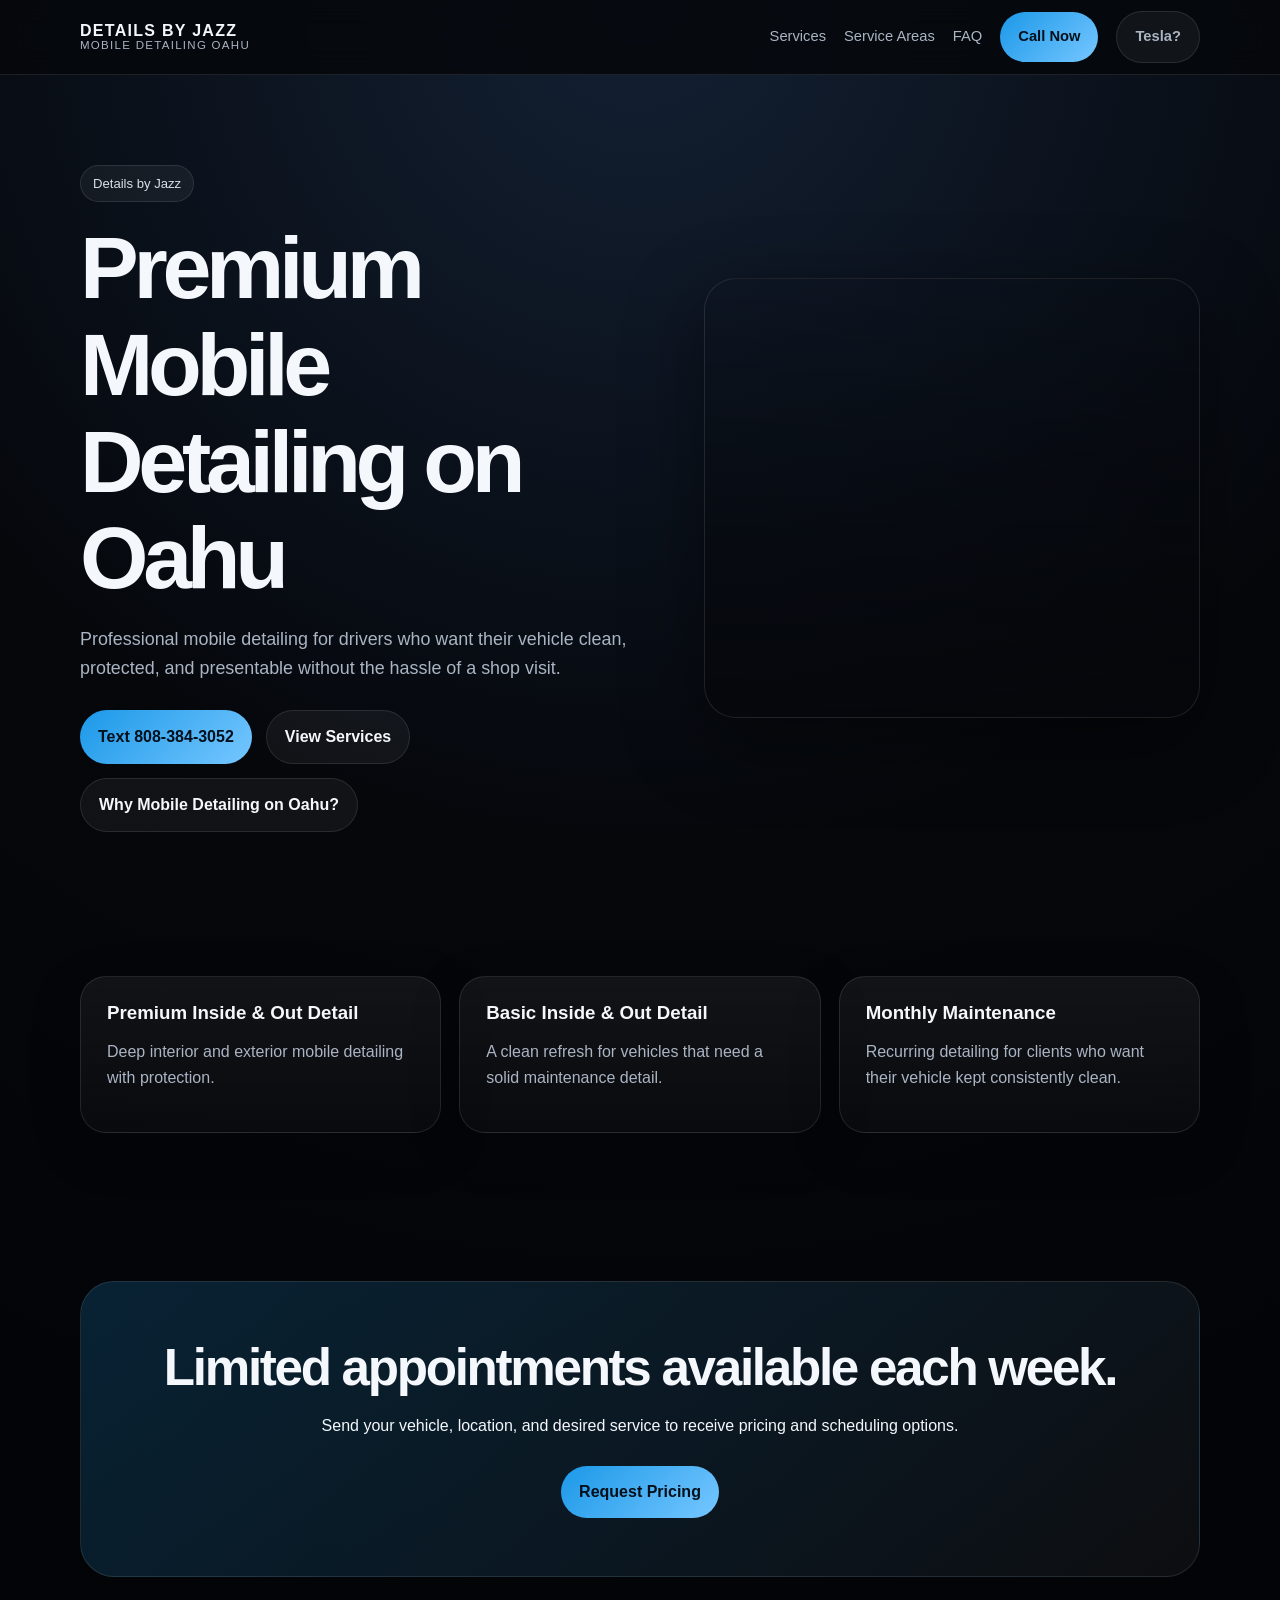
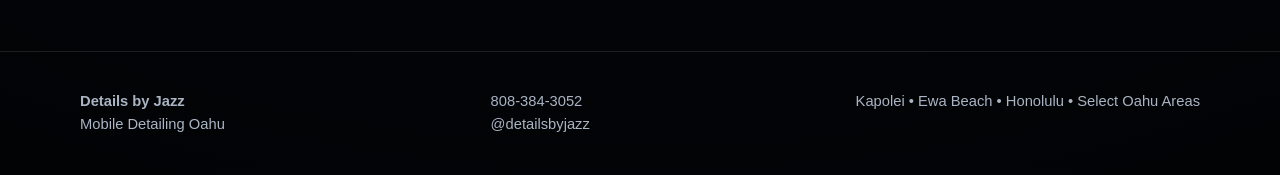
==== commit 0f5bb730: "Update index.html" ====
--- a/index.html
+++ b/index.html
@@ -17,6 +17,9 @@
       <a href="service-areas.html">Service Areas</a>
       <a href="faq.html">FAQ</a>
       <a class="btn btn-primary" href="tel:8083843052">Call Now</a>
+        <a class="btn btn-secondary" href="tesla-info.html">
+    Tesla?
+  </a>
     </nav>
   </div>
 </header>
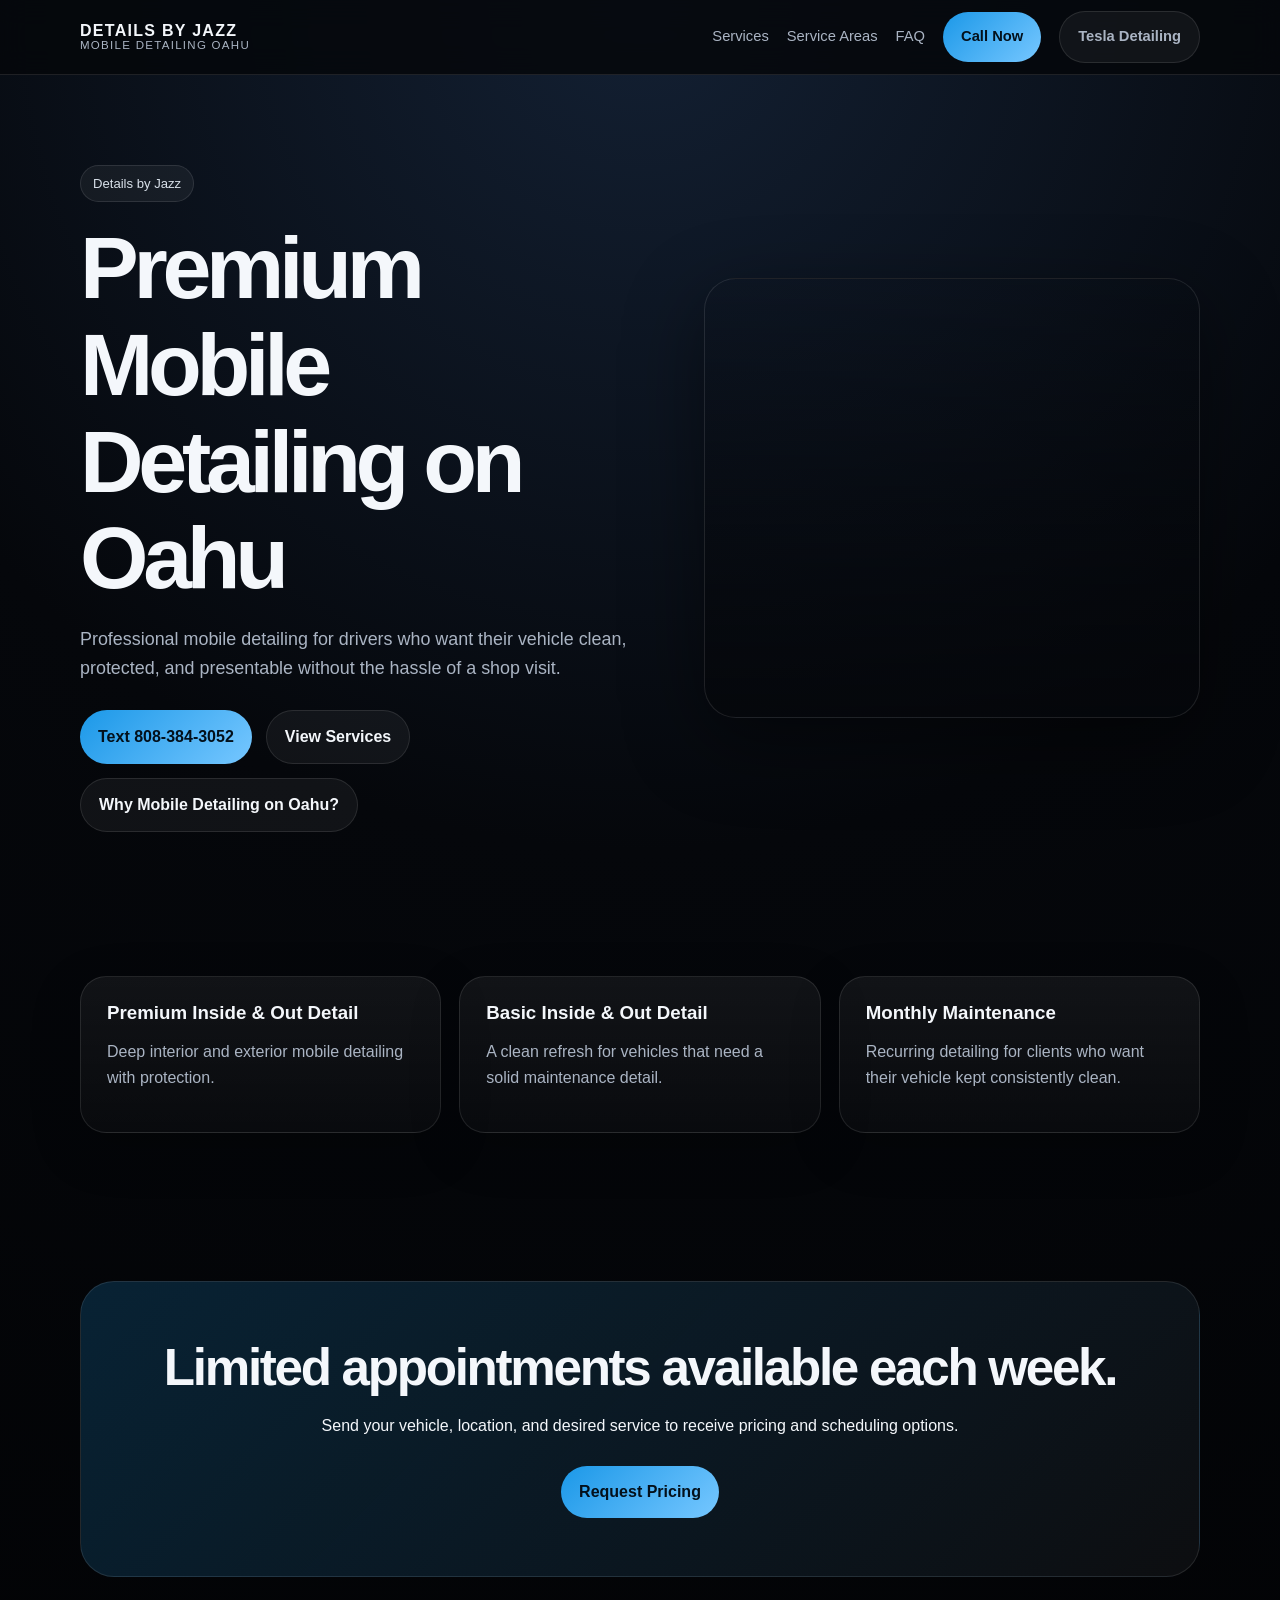
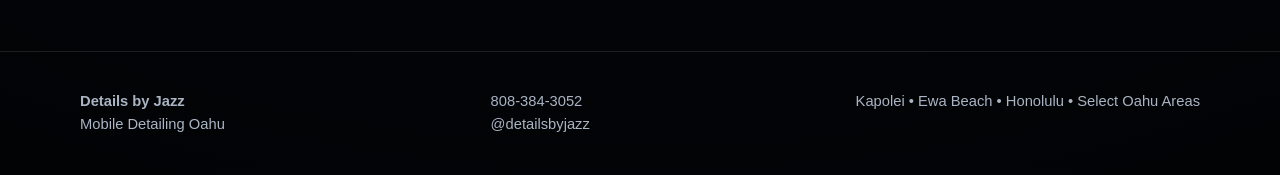
==== commit 312bafb9: "Update index.html" ====
--- a/index.html
+++ b/index.html
@@ -18,7 +18,7 @@
       <a href="faq.html">FAQ</a>
       <a class="btn btn-primary" href="tel:8083843052">Call Now</a>
         <a class="btn btn-secondary" href="tesla-info.html">
-    Tesla?
+    Tesla Detailing
   </a>
     </nav>
   </div>
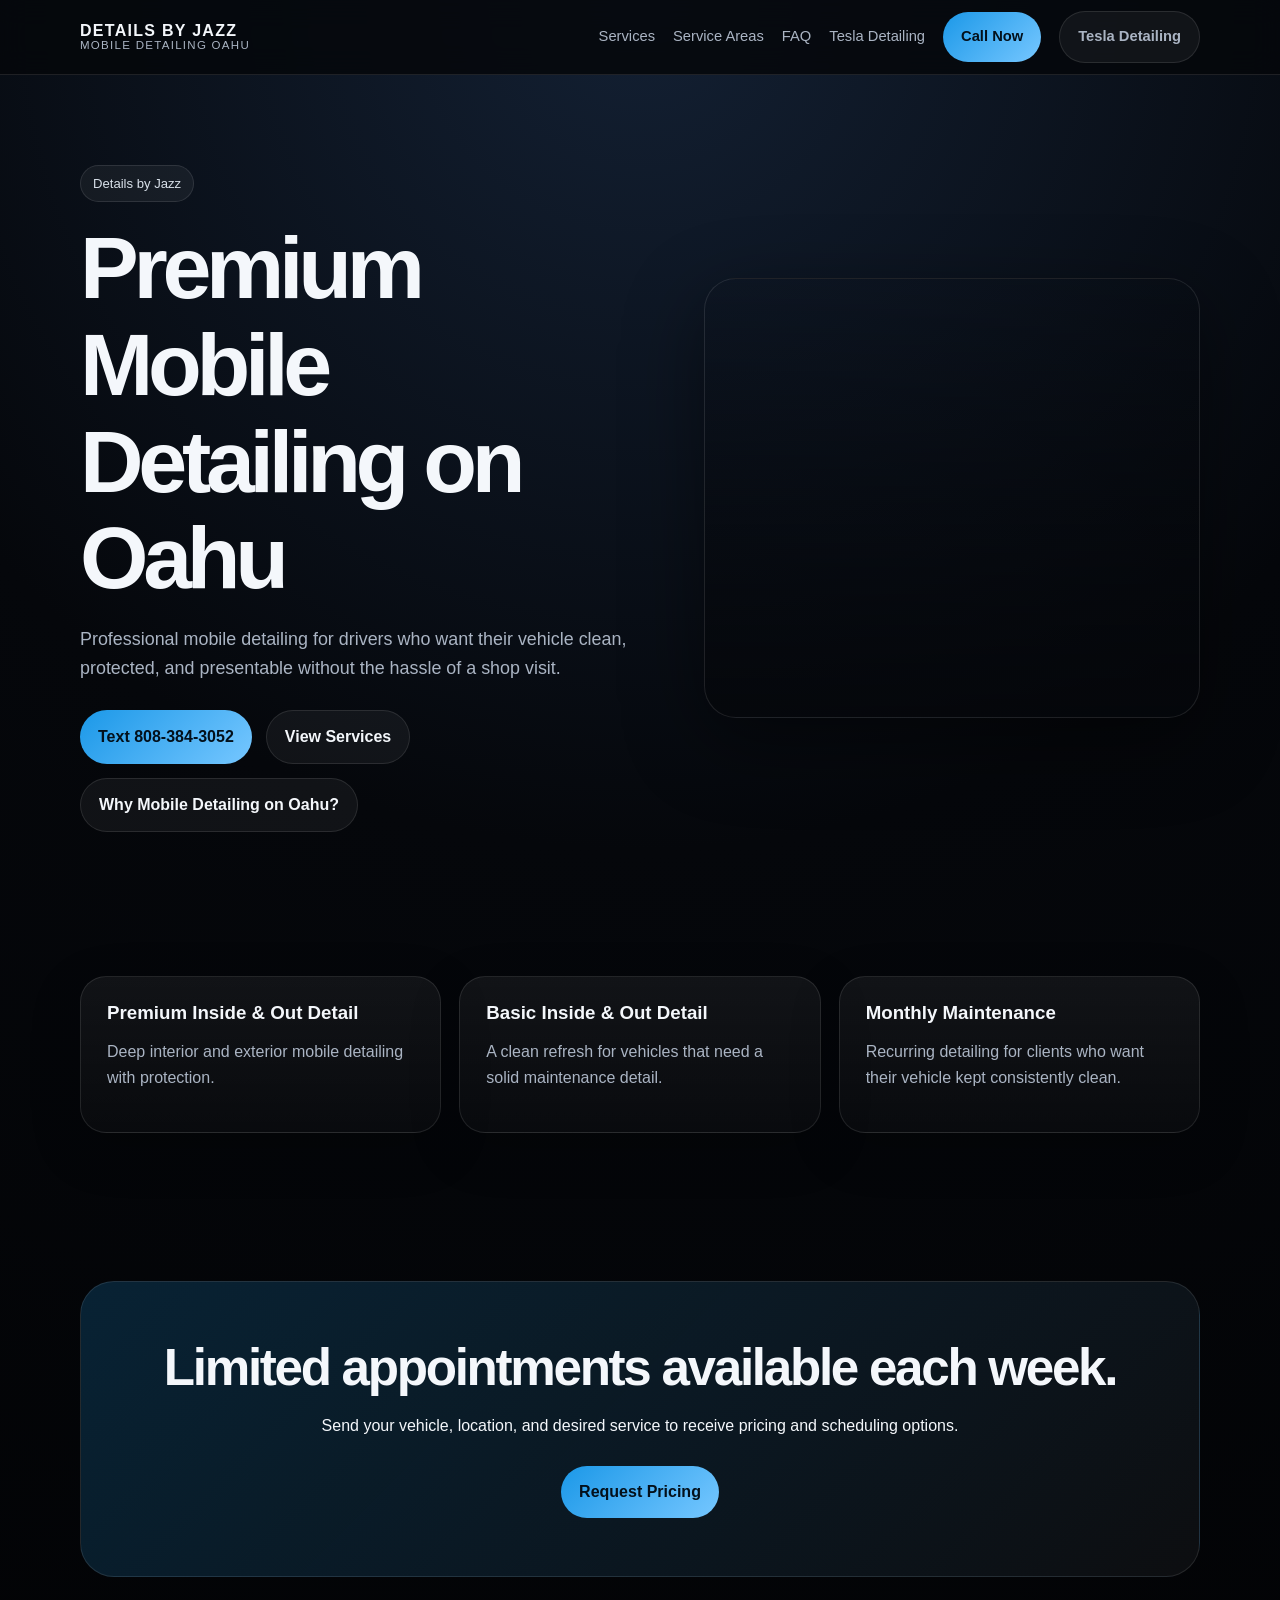
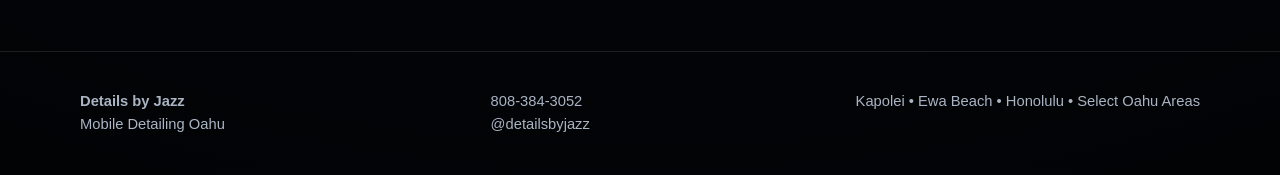
==== commit 94cfab99: "Update index.html" ====
--- a/index.html
+++ b/index.html
@@ -16,6 +16,7 @@
       <a href="services.html">Services</a>
       <a href="service-areas.html">Service Areas</a>
       <a href="faq.html">FAQ</a>
+      <a href="tesla-info.html">Tesla Detailing</a>
       <a class="btn btn-primary" href="tel:8083843052">Call Now</a>
         <a class="btn btn-secondary" href="tesla-info.html">
     Tesla Detailing
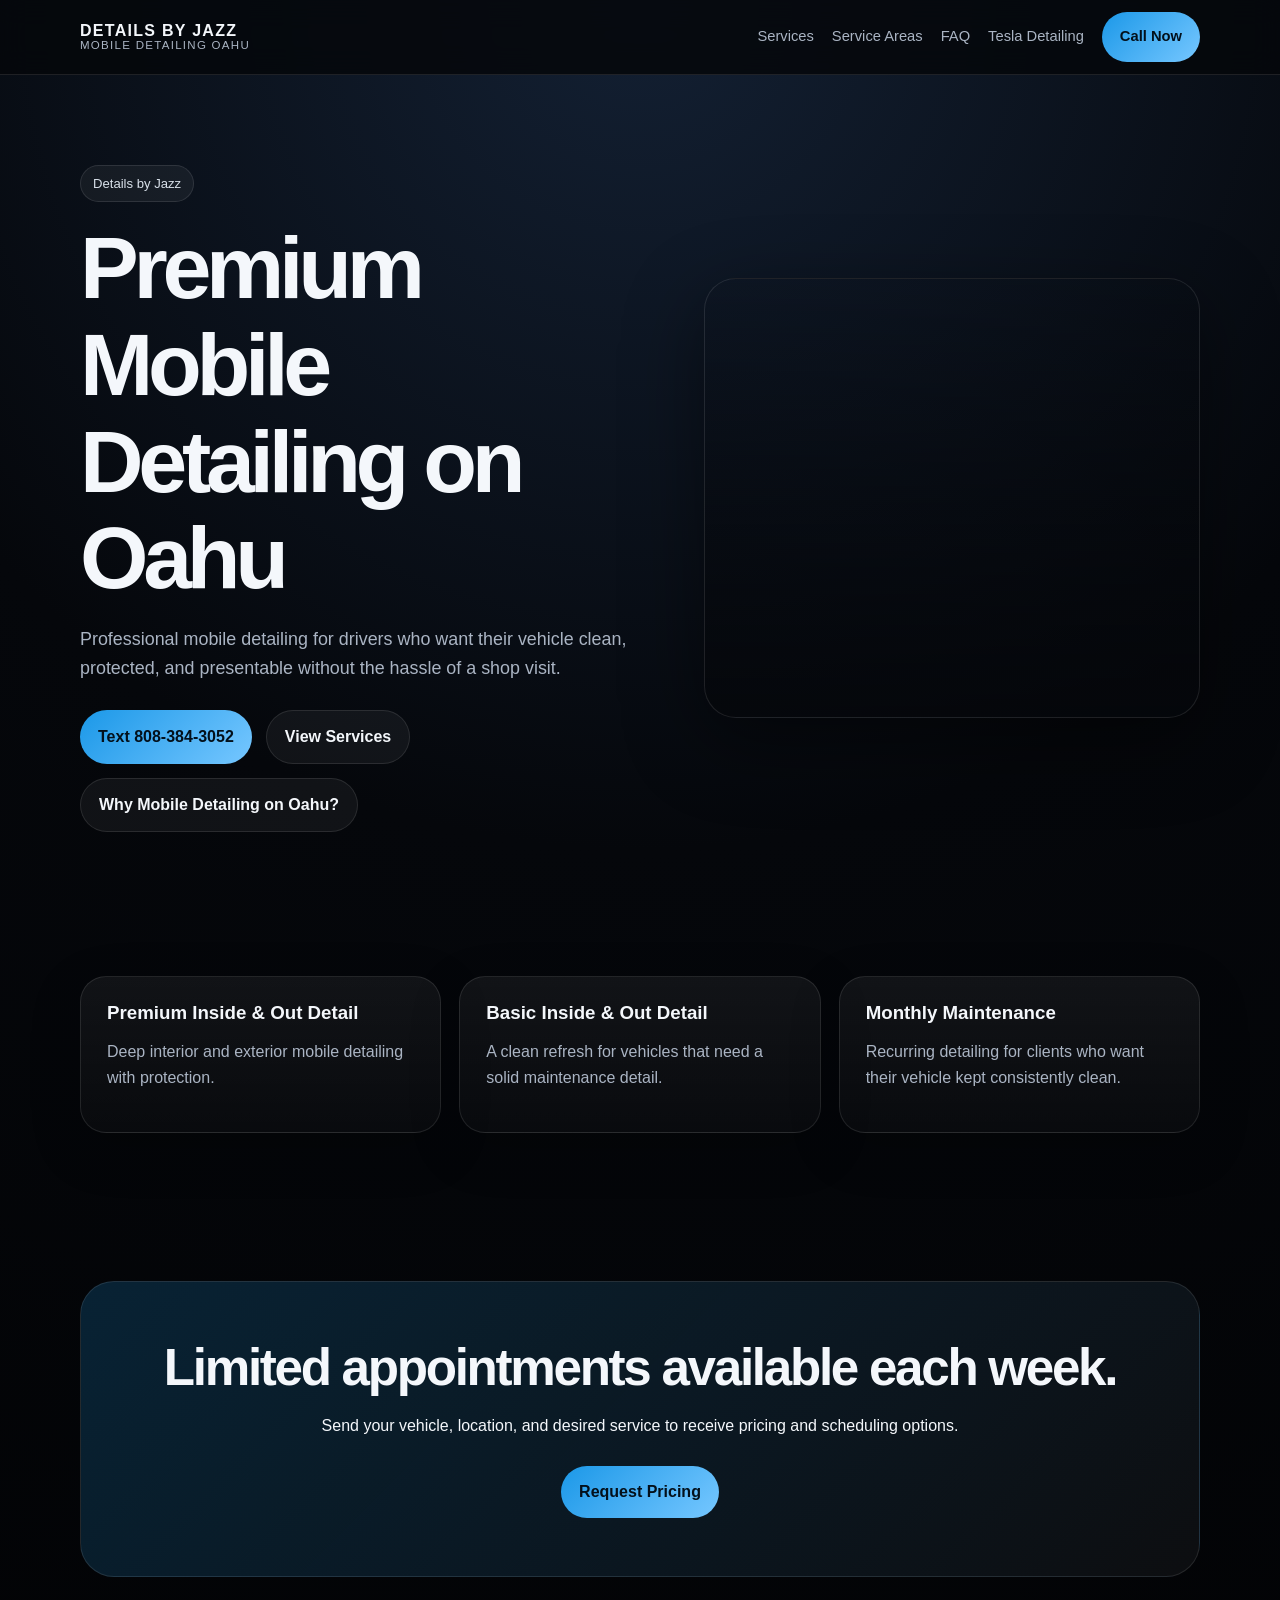
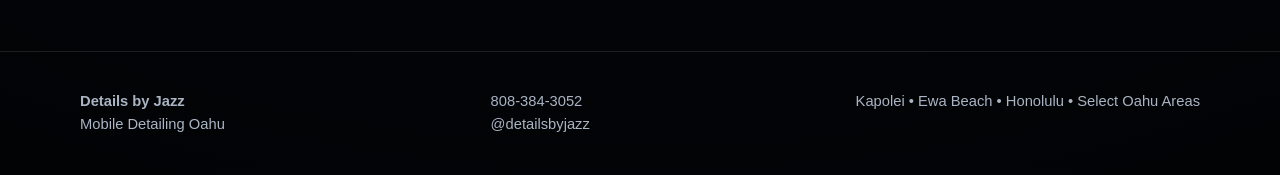
==== commit e1894c4c: "Update index.html" ====
--- a/index.html
+++ b/index.html
@@ -18,8 +18,6 @@
       <a href="faq.html">FAQ</a>
       <a href="tesla-info.html">Tesla Detailing</a>
       <a class="btn btn-primary" href="tel:8083843052">Call Now</a>
-        <a class="btn btn-secondary" href="tesla-info.html">
-    Tesla Detailing
   </a>
     </nav>
   </div>
